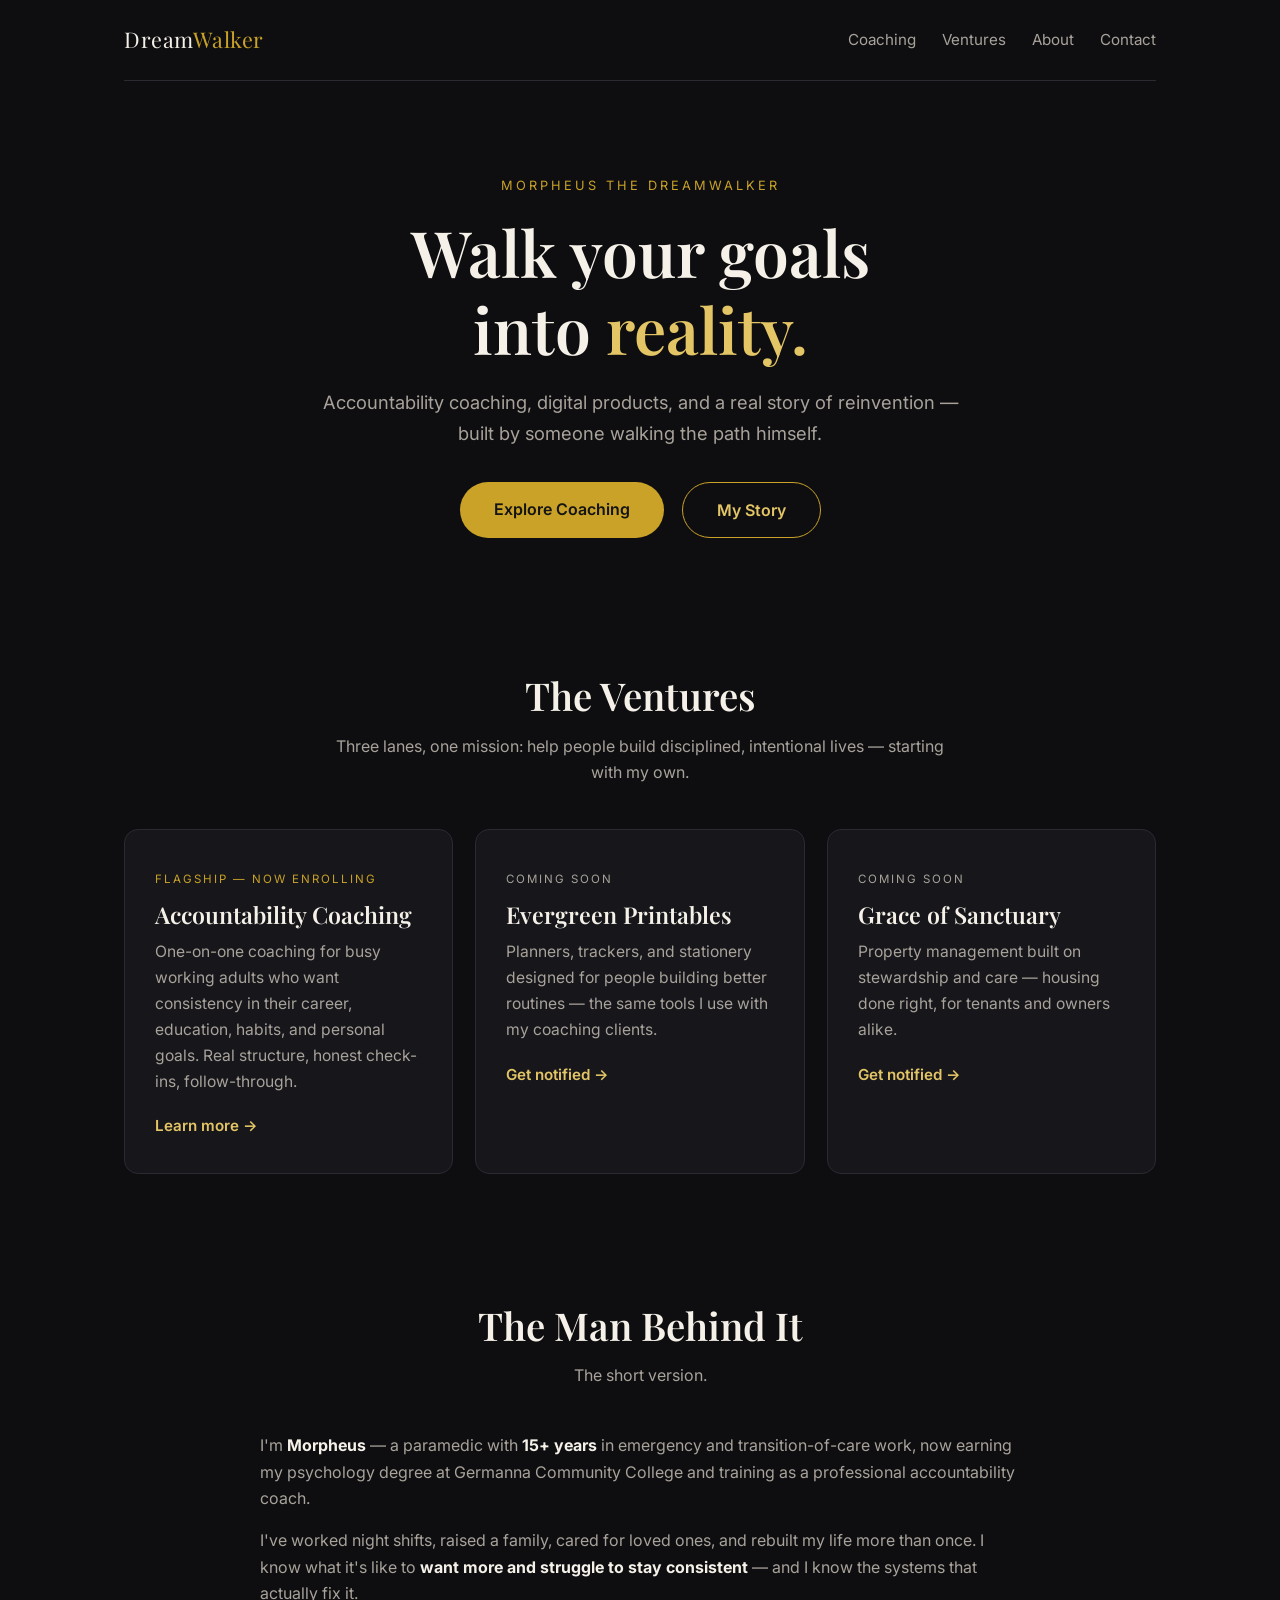
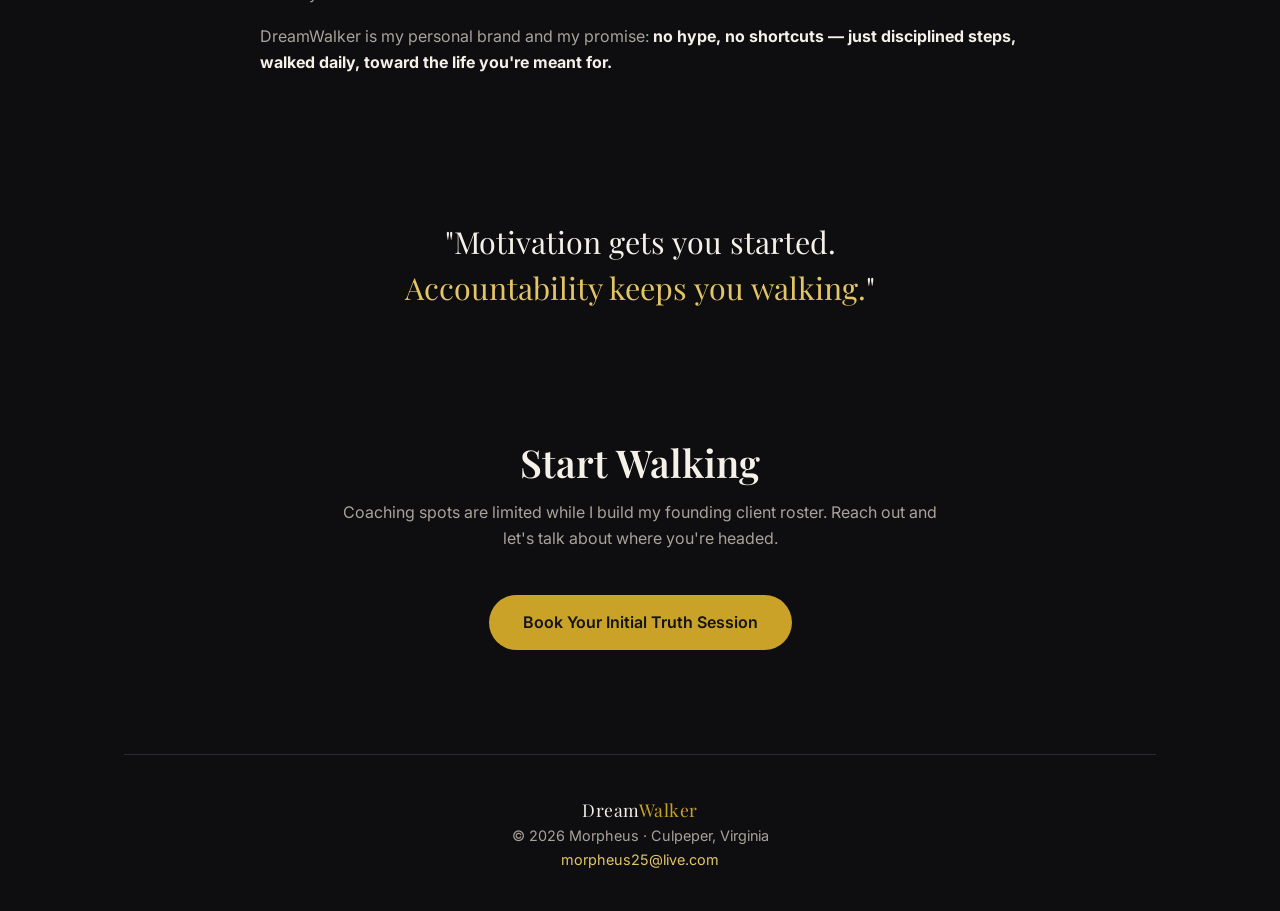
==== index.html @ 4de92512 "Add Make Your First Move quiz lead capture; Truth Session naming; correct coach-training FAQ" ====
<!DOCTYPE html>
<html lang="en">
<head>
  <meta charset="UTF-8">
  <meta name="viewport" content="width=device-width, initial-scale=1.0">
  <title>Morpheus the Dreamwalker — Walk Your Goals Into Reality</title>
  <meta name="description" content="The DreamWalker brand hub: accountability coaching, digital products, and a story of reinvention.">
  <link rel="preconnect" href="https://fonts.googleapis.com">
  <link href="https://fonts.googleapis.com/css2?family=Playfair+Display:wght@500;600;700&family=Inter:wght@400;500;600;700&display=swap" rel="stylesheet">
  <link rel="stylesheet" href="styles.css">
</head>
<body>
  <div class="wrap">
    <nav>
      <a class="brand" href="index.html">Dream<span>Walker</span></a>
      <div class="nav-links">
        <a href="coaching.html">Coaching</a>
        <a href="#ventures">Ventures</a>
        <a href="#about">About</a>
        <a href="#contact">Contact</a>
      </div>
    </nav>

    <header class="hero">
      <span class="eyebrow">Morpheus the Dreamwalker</span>
      <h1>Walk your goals<br>into <em>reality.</em></h1>
      <p class="lead">Accountability coaching, digital products, and a real story of reinvention — built by someone walking the path himself.</p>
      <div class="cta-row">
        <a class="btn" href="coaching.html">Explore Coaching</a>
        <a class="btn ghost" href="#about">My Story</a>
      </div>
    </header>

    <section id="ventures">
      <h2>The Ventures</h2>
      <p class="sub">Three lanes, one mission: help people build disciplined, intentional lives — starting with my own.</p>
      <div class="cards">
        <div class="card">
          <span class="tag">Flagship — Now Enrolling</span>
          <h3>Accountability Coaching</h3>
          <p>One-on-one coaching for busy working adults who want consistency in their career, education, habits, and personal goals. Real structure, honest check-ins, follow-through.</p>
          <a class="more" href="coaching.html">Learn more →</a>
        </div>
        <div class="card">
          <span class="tag soon">Coming Soon</span>
          <h3>Evergreen Printables</h3>
          <p>Planners, trackers, and stationery designed for people building better routines — the same tools I use with my coaching clients.</p>
          <a class="more" href="#contact">Get notified →</a>
        </div>
        <div class="card">
          <span class="tag soon">Coming Soon</span>
          <h3>Grace of Sanctuary</h3>
          <p>Property management built on stewardship and care — housing done right, for tenants and owners alike.</p>
          <a class="more" href="#contact">Get notified →</a>
        </div>
      </div>
    </section>

    <section id="about">
      <h2>The Man Behind It</h2>
      <p class="sub">The short version.</p>
      <div class="about">
        <div>
          <p>I'm <strong>Morpheus</strong> — a paramedic with <strong>15+ years</strong> in emergency and transition-of-care work, now earning my psychology degree at Germanna Community College and training as a professional accountability coach.</p>
          <p>I've worked night shifts, raised a family, cared for loved ones, and rebuilt my life more than once. I know what it's like to <strong>want more and struggle to stay consistent</strong> — and I know the systems that actually fix it.</p>
          <p>DreamWalker is my personal brand and my promise: <strong>no hype, no shortcuts — just disciplined steps, walked daily, toward the life you're meant for.</strong></p>
        </div>
      </div>
    </section>

    <section>
      <div class="manifesto">
        <blockquote>"Motivation gets you started.<br><em>Accountability keeps you walking.</em>"</blockquote>
      </div>
    </section>

    <section id="contact" style="text-align:center;">
      <h2>Start Walking</h2>
      <p class="sub">Coaching spots are limited while I build my founding client roster. Reach out and let's talk about where you're headed.</p>
      <a class="btn" href="mailto:morpheus25@live.com?subject=Initial%20Truth%20Session%20—%20DreamWalker">Book Your Initial Truth Session</a>
    </section>

    <footer>
      <div class="brand">Dream<span>Walker</span></div>
      <p>© 2026 Morpheus · Culpeper, Virginia<br>
      <a href="mailto:morpheus25@live.com">morpheus25@live.com</a></p>
    </footer>
  </div>
</body>
</html>
---- styles.css ----
/* DreamWalker — shared styles */
:root {
  --bg: #0e0e11;
  --surface: #16161b;
  --surface-2: #1d1d24;
  --gold: #c9a227;
  --gold-soft: #e3c565;
  --text: #f5f1e8;
  --muted: #a8a29a;
  --line: #2a2a32;
  --radius: 14px;
}

* { margin: 0; padding: 0; box-sizing: border-box; }

body {
  background: var(--bg);
  color: var(--text);
  font-family: "Inter", system-ui, -apple-system, "Segoe UI", sans-serif;
  line-height: 1.65;
  -webkit-font-smoothing: antialiased;
}

h1, h2, h3, .serif {
  font-family: "Playfair Display", Georgia, serif;
  line-height: 1.2;
  font-weight: 600;
}

a { color: var(--gold-soft); text-decoration: none; }
a:hover { text-decoration: underline; }

.wrap { max-width: 1080px; margin: 0 auto; padding: 0 24px; }

/* Nav */
nav {
  display: flex; justify-content: space-between; align-items: center;
  padding: 22px 0; border-bottom: 1px solid var(--line);
}
.brand { font-family: "Playfair Display", Georgia, serif; font-size: 1.35rem; color: var(--text); letter-spacing: 0.5px; }
.brand span { color: var(--gold); }
.nav-links { display: flex; gap: 26px; font-size: 0.95rem; }
.nav-links a { color: var(--muted); }
.nav-links a:hover { color: var(--gold-soft); text-decoration: none; }

/* Hero */
.hero { padding: 90px 0 70px; text-align: center; }
.eyebrow {
  display: inline-block; font-size: 0.8rem; letter-spacing: 3px; text-transform: uppercase;
  color: var(--gold); margin-bottom: 18px;
}
.hero h1 { font-size: clamp(2.4rem, 6vw, 4rem); margin-bottom: 20px; }
.hero h1 em { color: var(--gold-soft); font-style: normal; }
.hero p.lead { font-size: 1.15rem; color: var(--muted); max-width: 640px; margin: 0 auto 34px; }

.btn {
  display: inline-block; padding: 14px 34px; border-radius: 999px;
  background: var(--gold); color: #141414; font-weight: 600; font-size: 1rem;
  border: none; cursor: pointer; transition: transform 0.15s ease, background 0.15s ease;
}
.btn:hover { background: var(--gold-soft); text-decoration: none; transform: translateY(-2px); }
.btn.ghost { background: transparent; color: var(--gold-soft); border: 1px solid var(--gold); margin-left: 12px; }
.btn.ghost:hover { background: rgba(201,162,39,0.12); }

.cta-row { display: flex; gap: 6px; justify-content: center; flex-wrap: wrap; }

/* Sections */
section { padding: 64px 0; }
section h2 { font-size: clamp(1.7rem, 4vw, 2.4rem); margin-bottom: 14px; text-align: center; }
section .sub { color: var(--muted); text-align: center; max-width: 620px; margin: 0 auto 44px; }

/* Cards */
.cards { display: grid; grid-template-columns: repeat(auto-fit, minmax(280px, 1fr)); gap: 22px; }
.card {
  background: var(--surface); border: 1px solid var(--line); border-radius: var(--radius);
  padding: 34px 30px; transition: transform 0.15s ease, border-color 0.15s ease;
}
.card:hover { transform: translateY(-4px); border-color: var(--gold); }
.card .tag {
  display: inline-block; font-size: 0.72rem; letter-spacing: 2px; text-transform: uppercase;
  color: var(--gold); margin-bottom: 12px;
}
.card .tag.soon { color: var(--muted); }
.card h3 { font-size: 1.45rem; margin-bottom: 10px; }
.card p { color: var(--muted); font-size: 0.98rem; margin-bottom: 18px; }
.card a.more { font-weight: 600; font-size: 0.95rem; }

/* Steps */
.steps { display: grid; grid-template-columns: repeat(auto-fit, minmax(240px, 1fr)); gap: 22px; counter-reset: step; }
.step { background: var(--surface); border: 1px solid var(--line); border-radius: var(--radius); padding: 30px 26px; }
.step .num {
  width: 44px; height: 44px; border-radius: 50%; background: var(--gold); color: #141414;
  display: flex; align-items: center; justify-content: center; font-weight: 700; font-size: 1.2rem; margin-bottom: 16px;
}
.step h3 { font-size: 1.2rem; margin-bottom: 8px; }
.step p { color: var(--muted); font-size: 0.95rem; }

/* Pricing */
.pricing { display: grid; grid-template-columns: repeat(auto-fit, minmax(280px, 1fr)); gap: 22px; align-items: stretch; }
.price-card {
  background: var(--surface); border: 1px solid var(--line); border-radius: var(--radius);
  padding: 36px 30px; display: flex; flex-direction: column; position: relative;
}
.price-card.featured { border: 2px solid var(--gold); background: var(--surface-2); }
.price-card .flag {
  position: absolute; top: -14px; left: 50%; transform: translateX(-50%);
  background: var(--gold); color: #141414; font-size: 0.75rem; font-weight: 700;
  letter-spacing: 1.5px; text-transform: uppercase; padding: 5px 16px; border-radius: 999px;
}
.price-card h3 { font-size: 1.3rem; margin-bottom: 6px; }
.price-card .price { font-size: 2.2rem; font-family: "Playfair Display", Georgia, serif; color: var(--gold-soft); margin: 10px 0 4px; }
.price-card .per { color: var(--muted); font-size: 0.9rem; margin-bottom: 18px; }
.price-card ul { list-style: none; margin-bottom: 26px; flex-grow: 1; }
.price-card ul li { padding: 8px 0; border-bottom: 1px solid var(--line); color: var(--muted); font-size: 0.95rem; }
.price-card ul li:last-child { border-bottom: none; }
.price-card ul li::before { content: "✓ "; color: var(--gold); font-weight: 700; }

/* Note / callout */
.callout {
  background: var(--surface-2); border-left: 4px solid var(--gold);
  border-radius: 0 var(--radius) var(--radius) 0; padding: 26px 30px; margin: 40px 0;
}
.callout h3 { font-size: 1.15rem; margin-bottom: 8px; }
.callout p { color: var(--muted); font-size: 0.98rem; }

/* FAQ */
.faq { max-width: 720px; margin: 0 auto; }
.faq details { background: var(--surface); border: 1px solid var(--line); border-radius: 10px; padding: 18px 22px; margin-bottom: 12px; }
.faq summary { cursor: pointer; font-weight: 600; font-size: 1.02rem; }
.faq summary::marker { color: var(--gold); }
.faq details p { color: var(--muted); margin-top: 10px; font-size: 0.96rem; }

/* About */
.about { display: grid; grid-template-columns: 1fr; gap: 30px; max-width: 760px; margin: 0 auto; }
.about p { color: var(--muted); margin-bottom: 16px; }
.about strong { color: var(--text); }

/* Footer */
footer { border-top: 1px solid var(--line); padding: 40px 0; margin-top: 40px; text-align: center; color: var(--muted); font-size: 0.9rem; }
footer .brand { font-size: 1.1rem; }

/* Manifesto */
.manifesto { text-align: center; max-width: 720px; margin: 0 auto; }
.manifesto blockquote { font-family: "Playfair Display", Georgia, serif; font-size: clamp(1.3rem, 3.4vw, 1.9rem); line-height: 1.5; }
.manifesto blockquote em { color: var(--gold-soft); font-style: normal; }

@media (max-width: 640px) {
  .nav-links { gap: 16px; font-size: 0.88rem; }
  .hero { padding: 60px 0 50px; }
  .btn.ghost { margin-left: 0; margin-top: 10px; }
}

/* Story */
.story { display: grid; grid-template-columns: 280px 1fr; gap: 36px; align-items: start; max-width: 920px; margin: 0 auto; }
.story-photo { width: 100%; border-radius: var(--radius); border: 1px solid var(--line); display: block; }
.story-text p { color: var(--muted); margin-bottom: 16px; }
.story-text strong { color: var(--text); }
@media (max-width: 700px) {
  .story { grid-template-columns: 1fr; }
  .story-photo { max-width: 280px; margin: 0 auto; }
}

/* Make Your First Move quiz */
.quiz { max-width: 680px; margin: 0 auto; background: var(--surface); border: 1px solid var(--line); border-radius: var(--radius); padding: 36px 32px; }
.quiz .q { margin-bottom: 26px; text-align: left; }
.quiz label { display: block; font-family: "Playfair Display", Georgia, serif; font-size: 1.15rem; margin-bottom: 10px; }
.qnum { display: inline-flex; align-items: center; justify-content: center; width: 30px; height: 30px; border-radius: 50%; background: var(--gold); color: #0e0e11; font-family: "Inter", sans-serif; font-size: 0.9rem; font-weight: 700; margin-right: 10px; vertical-align: 2px; }
.quiz textarea, .quiz input[type="text"], .quiz input[type="email"] {
  width: 100%; background: var(--surface-2); border: 1px solid var(--line); border-radius: 10px;
  color: var(--text); font-family: "Inter", sans-serif; font-size: 1rem; padding: 14px 16px;
}
.quiz textarea { resize: vertical; min-height: 84px; }
.quiz textarea:focus, .quiz input:focus { outline: none; border-color: var(--gold); }
.quiz .gate { border-top: 1px solid var(--line); padding-top: 28px; margin-top: 8px; text-align: center; }
.quiz .gate h3 { font-size: 1.25rem; margin-bottom: 18px; }
.quiz .gate .row { display: grid; grid-template-columns: 1fr 1fr; gap: 14px; margin-bottom: 18px; }
.quiz .btn { width: 100%; font-size: 1.05rem; padding: 16px; }
.quiz .fine { color: var(--muted); font-size: 0.85rem; margin-top: 14px; }
.form-msg { text-align: center; margin-top: 18px; font-weight: 600; min-height: 1.5em; }
.form-msg.ok { color: var(--gold-soft); }
.form-msg.err { color: #e57373; }
@media (max-width: 600px) {
  .quiz { padding: 28px 20px; }
  .quiz .gate .row { grid-template-columns: 1fr; }
}
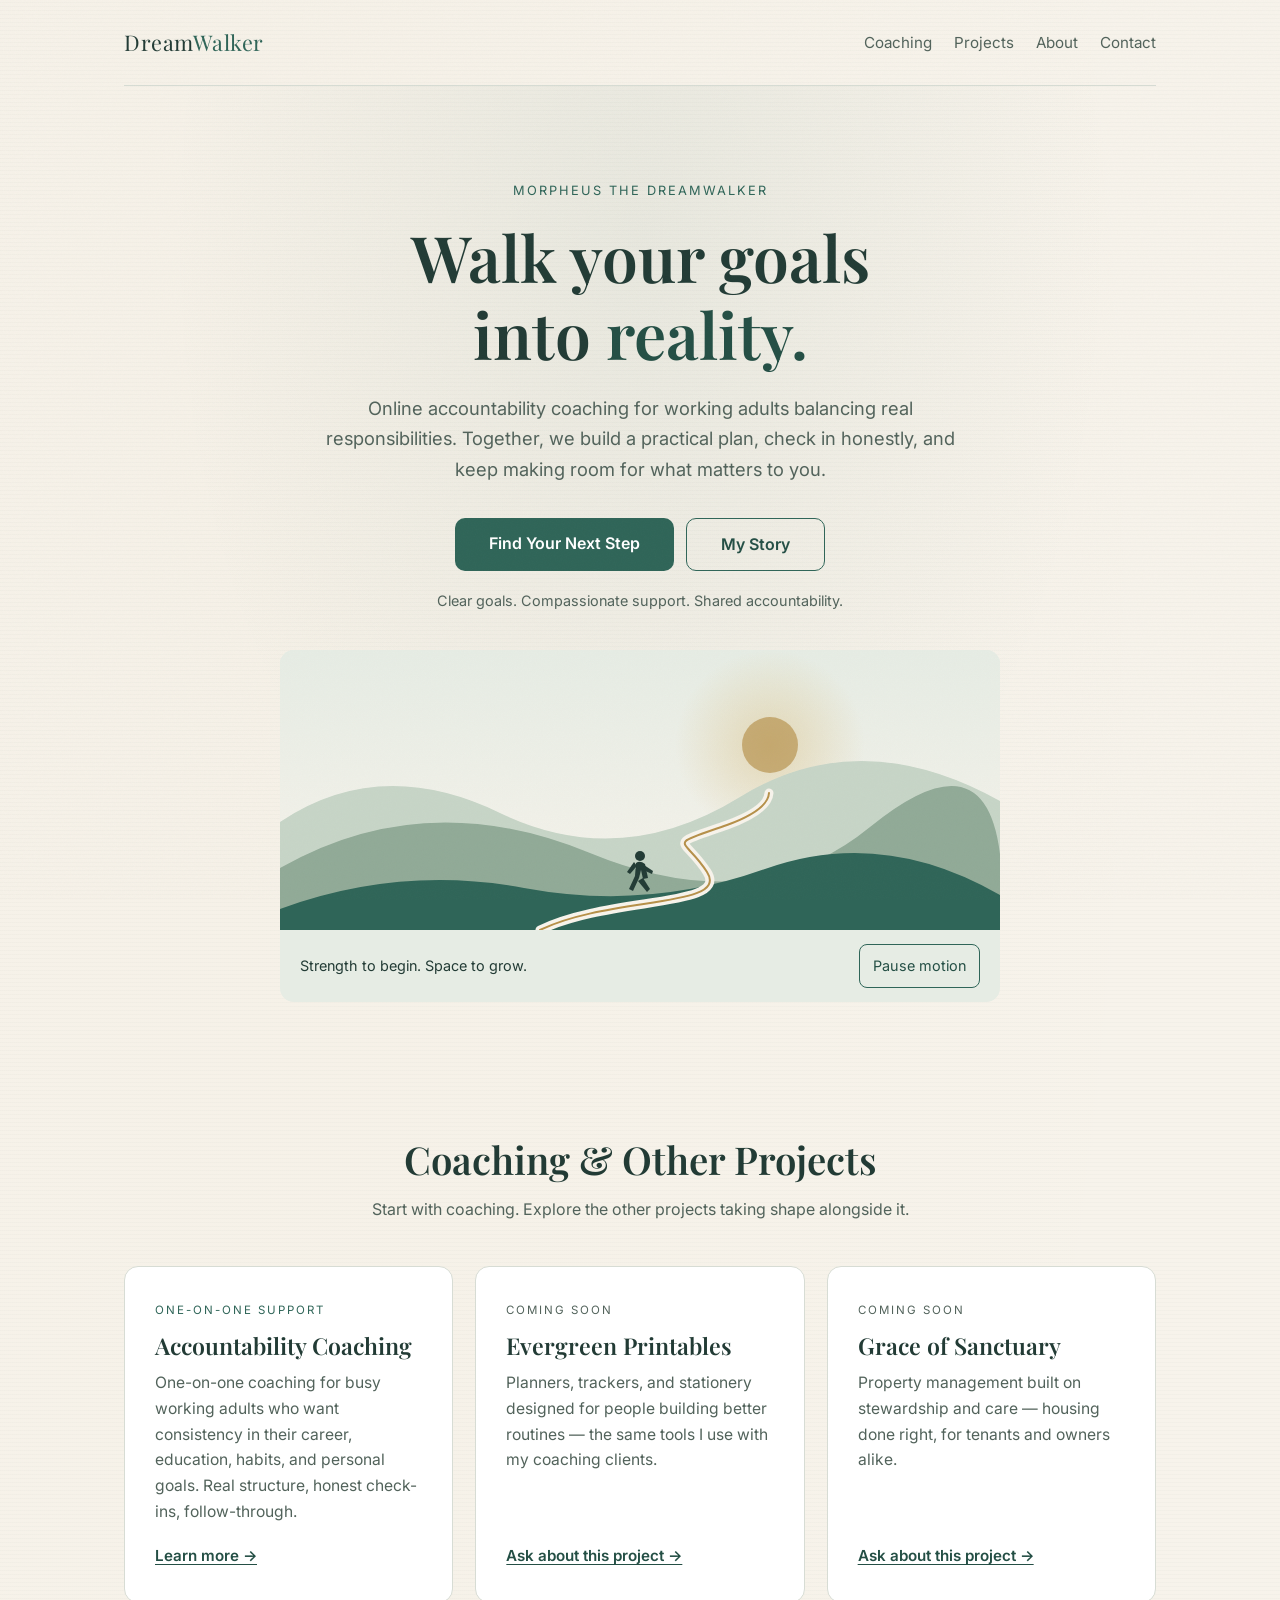
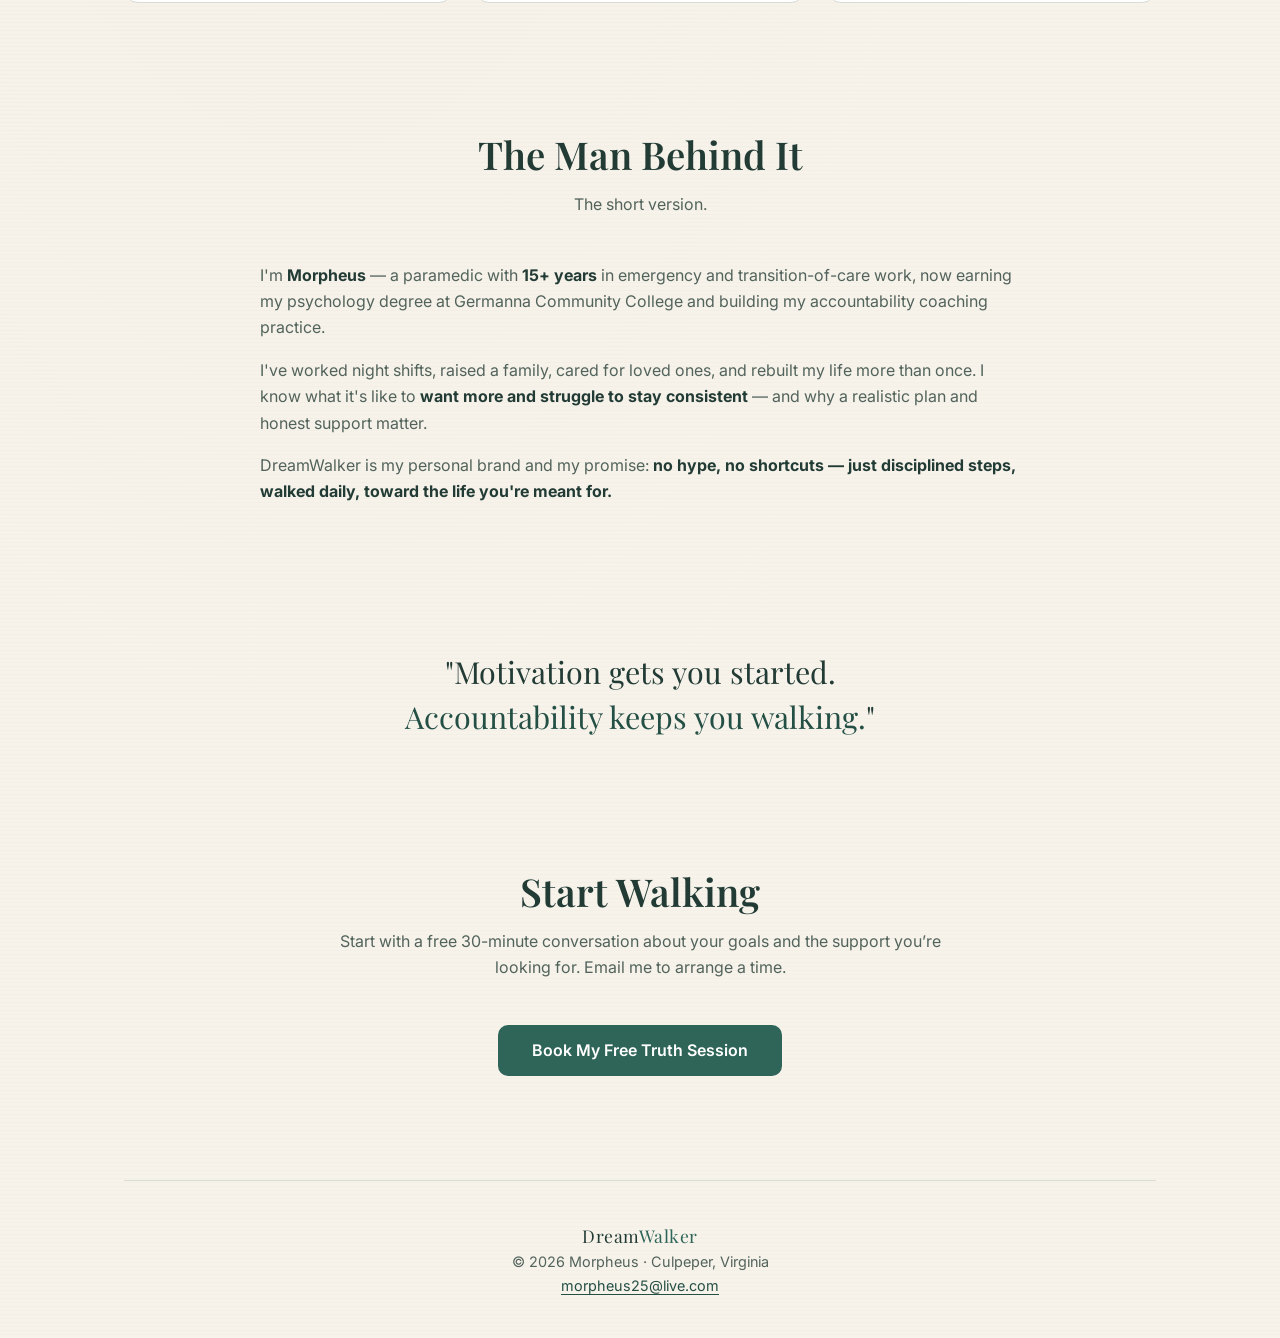
==== commit 4aacaa28: "Dream vision revision: path-aware quiz + optional email lead capture, grounding ritual, continuous-e" ====
--- a/index.html
+++ b/index.html
@@ -4,39 +4,63 @@
   <meta charset="UTF-8">
   <meta name="viewport" content="width=device-width, initial-scale=1.0">
   <title>Morpheus the Dreamwalker — Walk Your Goals Into Reality</title>
-  <meta name="description" content="The DreamWalker brand hub: accountability coaching, digital products, and a story of reinvention.">
+  <meta name="description" content="Online accountability coaching with Morpheus Milbourne. Practical goals, honest check-ins, and support for your next step.">
+  <meta name="theme-color" content="#F7F3EB">
+  <link rel="preconnect" href="https://fonts.gstatic.com" crossorigin>
   <link rel="preconnect" href="https://fonts.googleapis.com">
   <link href="https://fonts.googleapis.com/css2?family=Playfair+Display:wght@500;600;700&family=Inter:wght@400;500;600;700&display=swap" rel="stylesheet">
   <link rel="stylesheet" href="styles.css">
 </head>
 <body>
+  <a class="skip-link" href="#main">Skip to content</a>
   <div class="wrap">
-    <nav>
+    <nav aria-label="Main navigation">
       <a class="brand" href="index.html">Dream<span>Walker</span></a>
       <div class="nav-links">
         <a href="coaching.html">Coaching</a>
-        <a href="#ventures">Ventures</a>
+        <a href="#ventures">Projects</a>
         <a href="#about">About</a>
         <a href="#contact">Contact</a>
       </div>
     </nav>
 
+    <main id="main">
     <header class="hero">
       <span class="eyebrow">Morpheus the Dreamwalker</span>
       <h1>Walk your goals<br>into <em>reality.</em></h1>
-      <p class="lead">Accountability coaching, digital products, and a real story of reinvention — built by someone walking the path himself.</p>
+      <p class="lead">Online accountability coaching for working adults balancing real responsibilities. Together, we build a practical plan, check in honestly, and keep making room for what matters to you.</p>
       <div class="cta-row">
-        <a class="btn" href="coaching.html">Explore Coaching</a>
+        <a class="btn" href="coaching.html">Find Your Next Step</a>
         <a class="btn ghost" href="#about">My Story</a>
       </div>
+      <p class="hero-note">Clear goals. Compassionate support. Shared accountability.</p>
+
+      <figure class="journey-scene" data-motion="still" aria-label="An illustrated path through hills toward morning light">
+        <svg class="journey-art" viewBox="0 0 720 280" aria-hidden="true" focusable="false">
+          <defs>
+            <linearGradient id="journey-sky" x2="0" y2="1"><stop stop-color="#E6ECE4"/><stop offset="1" stop-color="#F7F3EB"/></linearGradient>
+            <radialGradient id="journey-light"><stop stop-color="#DCC58E" stop-opacity=".55"/><stop offset="1" stop-color="#DCC58E" stop-opacity="0"/></radialGradient>
+          </defs>
+          <rect width="720" height="280" fill="url(#journey-sky)"/>
+          <circle class="journey-glow" cx="490" cy="95" r="95" fill="url(#journey-light)"/>
+          <circle class="journey-sun" cx="490" cy="95" r="28" fill="#B69049" opacity=".65"/>
+          <path d="M0 172 Q100 105 220 163 T460 147 T720 151 V280 H0Z" fill="#C7D5C7"/>
+          <path d="M0 218 Q145 135 310 203 T590 177 T720 204 V280 H0Z" fill="#91AA97"/>
+          <path d="M0 259 Q120 215 244 238 T485 219 T720 245 V280 H0Z" fill="#2F6558"/>
+          <path class="journey-trail" d="M260 280 C330 246 450 258 427 222 S384 197 447 175 Q488 160 489 143" fill="none" stroke="#F7F3EB" stroke-width="9" stroke-linecap="round"/>
+          <path class="journey-progress" d="M260 280 C330 246 450 258 427 222 S384 197 447 175 Q488 160 489 143" fill="none" stroke="#B69049" stroke-width="2" stroke-linecap="round" pathLength="100"/>
+          <g fill="#223B35" transform="translate(360 228)"><circle cy="-22" r="5"/><path d="M-4-15 Q0-18 5-14 L8 0 3 1 1-8-1 0-7 13-11 11-5-2Z"/><path d="M3 0 10 11 7 14-2 3Z"/><path d="M-3-12-10-4-13-6-6-16Z"/><path d="M4-13 13-7 12-4 3-8Z"/></g>
+        </svg>
+        <figcaption class="journey-caption"><span>Strength to begin. Space to grow.</span><button type="button" class="motion-toggle" hidden aria-label="Pause landscape animation">Pause motion</button></figcaption>
+      </figure>
     </header>
 
     <section id="ventures">
-      <h2>The Ventures</h2>
-      <p class="sub">Three lanes, one mission: help people build disciplined, intentional lives — starting with my own.</p>
+      <h2>Coaching &amp; Other Projects</h2>
+      <p class="sub">Start with coaching. Explore the other projects taking shape alongside it.</p>
       <div class="cards">
         <div class="card">
-          <span class="tag">Flagship — Now Enrolling</span>
+          <span class="tag">One-on-one support</span>
           <h3>Accountability Coaching</h3>
           <p>One-on-one coaching for busy working adults who want consistency in their career, education, habits, and personal goals. Real structure, honest check-ins, follow-through.</p>
           <a class="more" href="coaching.html">Learn more →</a>
@@ -45,13 +69,13 @@
           <span class="tag soon">Coming Soon</span>
           <h3>Evergreen Printables</h3>
           <p>Planners, trackers, and stationery designed for people building better routines — the same tools I use with my coaching clients.</p>
-          <a class="more" href="#contact">Get notified →</a>
+          <a class="more" href="#contact">Ask about this project →</a>
         </div>
         <div class="card">
           <span class="tag soon">Coming Soon</span>
           <h3>Grace of Sanctuary</h3>
           <p>Property management built on stewardship and care — housing done right, for tenants and owners alike.</p>
-          <a class="more" href="#contact">Get notified →</a>
+          <a class="more" href="#contact">Ask about this project →</a>
         </div>
       </div>
     </section>
@@ -61,8 +85,8 @@
       <p class="sub">The short version.</p>
       <div class="about">
         <div>
-          <p>I'm <strong>Morpheus</strong> — a paramedic with <strong>15+ years</strong> in emergency and transition-of-care work, now earning my psychology degree at Germanna Community College and training as a professional accountability coach.</p>
-          <p>I've worked night shifts, raised a family, cared for loved ones, and rebuilt my life more than once. I know what it's like to <strong>want more and struggle to stay consistent</strong> — and I know the systems that actually fix it.</p>
+          <p>I'm <strong>Morpheus</strong> — a paramedic with <strong>15+ years</strong> in emergency and transition-of-care work, now earning my psychology degree at Germanna Community College and building my accountability coaching practice.</p>
+          <p>I've worked night shifts, raised a family, cared for loved ones, and rebuilt my life more than once. I know what it's like to <strong>want more and struggle to stay consistent</strong> — and why a realistic plan and honest support matter.</p>
           <p>DreamWalker is my personal brand and my promise: <strong>no hype, no shortcuts — just disciplined steps, walked daily, toward the life you're meant for.</strong></p>
         </div>
       </div>
@@ -76,15 +100,18 @@
 
     <section id="contact" style="text-align:center;">
       <h2>Start Walking</h2>
-      <p class="sub">Coaching spots are limited while I build my founding client roster. Reach out and let's talk about where you're headed.</p>
-      <a class="btn" href="mailto:morpheus25@live.com?subject=Initial%20Truth%20Session%20—%20DreamWalker">Book Your Initial Truth Session</a>
+      <p class="sub">Start with a free 30-minute conversation about your goals and the support you’re looking for. Email me to arrange a time.</p>
+      <a class="btn" href="mailto:morpheus25@live.com?subject=Initial%20Truth%20Session%20—%20DreamWalker">Book My Free Truth Session</a>
     </section>
 
+    </main>
     <footer>
       <div class="brand">Dream<span>Walker</span></div>
       <p>© 2026 Morpheus · Culpeper, Virginia<br>
       <a href="mailto:morpheus25@live.com">morpheus25@live.com</a></p>
     </footer>
   </div>
+  <script src="media.js" defer></script>
+  <script src="site.js" defer></script>
 </body>
 </html>
--- a/styles.css
+++ b/styles.css
@@ -1,13 +1,17 @@
-/* DreamWalker — shared styles */
+/* DreamWalker — cream, forest green, and decorative gold. */
 :root {
-  --bg: #0e0e11;
-  --surface: #16161b;
-  --surface-2: #1d1d24;
-  --gold: #c9a227;
-  --gold-soft: #e3c565;
-  --text: #f5f1e8;
-  --muted: #a8a29a;
-  --line: #2a2a32;
+  --bg: #F7F3EB;
+  --surface: #FFFFFF;
+  --surface-2: #E6ECE4;
+  --primary: #2F6558;
+  --primary-hover: #244F45;
+  --on-primary: #FFFFFF;
+  --gold: #B69049;
+  --text: #223B35;
+  --muted: #52635B;
+  --line: #D7DCD4;
+  --input-border: #78867E;
+  --error: #A12E2E;
   --radius: 14px;
 }
 
@@ -27,7 +31,7 @@
   font-weight: 600;
 }
 
-a { color: var(--gold-soft); text-decoration: none; }
+a { color: var(--primary-hover); text-decoration: none; }
 a:hover { text-decoration: underline; }
 
 .wrap { max-width: 1080px; margin: 0 auto; padding: 0 24px; }
@@ -38,29 +42,29 @@
   padding: 22px 0; border-bottom: 1px solid var(--line);
 }
 .brand { font-family: "Playfair Display", Georgia, serif; font-size: 1.35rem; color: var(--text); letter-spacing: 0.5px; }
-.brand span { color: var(--gold); }
+.brand span { color: var(--primary); }
 .nav-links { display: flex; gap: 26px; font-size: 0.95rem; }
 .nav-links a { color: var(--muted); }
-.nav-links a:hover { color: var(--gold-soft); text-decoration: none; }
+.nav-links a:hover { color: var(--primary-hover); text-decoration: none; }
 
 /* Hero */
 .hero { padding: 90px 0 70px; text-align: center; }
 .eyebrow {
   display: inline-block; font-size: 0.8rem; letter-spacing: 3px; text-transform: uppercase;
-  color: var(--gold); margin-bottom: 18px;
+  color: var(--primary); margin-bottom: 18px;
 }
 .hero h1 { font-size: clamp(2.4rem, 6vw, 4rem); margin-bottom: 20px; }
-.hero h1 em { color: var(--gold-soft); font-style: normal; }
+.hero h1 em { color: var(--primary-hover); font-style: normal; }
 .hero p.lead { font-size: 1.15rem; color: var(--muted); max-width: 640px; margin: 0 auto 34px; }
 
 .btn {
-  display: inline-block; padding: 14px 34px; border-radius: 999px;
-  background: var(--gold); color: #141414; font-weight: 600; font-size: 1rem;
+  display: inline-block; padding: 14px 34px; border-radius: 10px;
+  background: var(--primary); color: var(--on-primary); font-weight: 600; font-size: 1rem;
   border: none; cursor: pointer; transition: transform 0.15s ease, background 0.15s ease;
 }
-.btn:hover { background: var(--gold-soft); text-decoration: none; transform: translateY(-2px); }
-.btn.ghost { background: transparent; color: var(--gold-soft); border: 1px solid var(--gold); margin-left: 12px; }
-.btn.ghost:hover { background: rgba(201,162,39,0.12); }
+.btn:hover { background: var(--primary-hover); text-decoration: none; transform: translateY(-2px); }
+.btn.ghost { background: transparent; color: var(--primary-hover); border: 1px solid var(--primary); margin-left: 12px; }
+.btn.ghost:hover { background: rgba(47,101,88,0.08); }
 
 .cta-row { display: flex; gap: 6px; justify-content: center; flex-wrap: wrap; }
 
@@ -75,10 +79,10 @@
   background: var(--surface); border: 1px solid var(--line); border-radius: var(--radius);
   padding: 34px 30px; transition: transform 0.15s ease, border-color 0.15s ease;
 }
-.card:hover { transform: translateY(-4px); border-color: var(--gold); }
+.card:hover { transform: translateY(-4px); border-color: var(--primary); }
 .card .tag {
   display: inline-block; font-size: 0.72rem; letter-spacing: 2px; text-transform: uppercase;
-  color: var(--gold); margin-bottom: 12px;
+  color: var(--primary); margin-bottom: 12px;
 }
 .card .tag.soon { color: var(--muted); }
 .card h3 { font-size: 1.45rem; margin-bottom: 10px; }
@@ -89,7 +93,7 @@
 .steps { display: grid; grid-template-columns: repeat(auto-fit, minmax(240px, 1fr)); gap: 22px; counter-reset: step; }
 .step { background: var(--surface); border: 1px solid var(--line); border-radius: var(--radius); padding: 30px 26px; }
 .step .num {
-  width: 44px; height: 44px; border-radius: 50%; background: var(--gold); color: #141414;
+  width: 44px; height: 44px; border-radius: 50%; background: var(--primary); color: var(--on-primary);
   display: flex; align-items: center; justify-content: center; font-weight: 700; font-size: 1.2rem; margin-bottom: 16px;
 }
 .step h3 { font-size: 1.2rem; margin-bottom: 8px; }
@@ -101,19 +105,19 @@
   background: var(--surface); border: 1px solid var(--line); border-radius: var(--radius);
   padding: 36px 30px; display: flex; flex-direction: column; position: relative;
 }
-.price-card.featured { border: 2px solid var(--gold); background: var(--surface-2); }
+.price-card.featured { border: 2px solid var(--primary); background: var(--surface-2); }
 .price-card .flag {
   position: absolute; top: -14px; left: 50%; transform: translateX(-50%);
-  background: var(--gold); color: #141414; font-size: 0.75rem; font-weight: 700;
+  background: var(--primary); color: var(--on-primary); font-size: 0.75rem; font-weight: 700;
   letter-spacing: 1.5px; text-transform: uppercase; padding: 5px 16px; border-radius: 999px;
 }
 .price-card h3 { font-size: 1.3rem; margin-bottom: 6px; }
-.price-card .price { font-size: 2.2rem; font-family: "Playfair Display", Georgia, serif; color: var(--gold-soft); margin: 10px 0 4px; }
+.price-card .price { font-size: 2.2rem; font-family: "Playfair Display", Georgia, serif; color: var(--primary-hover); margin: 10px 0 4px; }
 .price-card .per { color: var(--muted); font-size: 0.9rem; margin-bottom: 18px; }
 .price-card ul { list-style: none; margin-bottom: 26px; flex-grow: 1; }
 .price-card ul li { padding: 8px 0; border-bottom: 1px solid var(--line); color: var(--muted); font-size: 0.95rem; }
 .price-card ul li:last-child { border-bottom: none; }
-.price-card ul li::before { content: "✓ "; color: var(--gold); font-weight: 700; }
+.price-card ul li::before { content: "✓ "; color: var(--primary); font-weight: 700; }
 
 /* Note / callout */
 .callout {
@@ -127,7 +131,7 @@
 .faq { max-width: 720px; margin: 0 auto; }
 .faq details { background: var(--surface); border: 1px solid var(--line); border-radius: 10px; padding: 18px 22px; margin-bottom: 12px; }
 .faq summary { cursor: pointer; font-weight: 600; font-size: 1.02rem; }
-.faq summary::marker { color: var(--gold); }
+.faq summary::marker { color: var(--primary); }
 .faq details p { color: var(--muted); margin-top: 10px; font-size: 0.96rem; }
 
 /* About */
@@ -142,7 +146,7 @@
 /* Manifesto */
 .manifesto { text-align: center; max-width: 720px; margin: 0 auto; }
 .manifesto blockquote { font-family: "Playfair Display", Georgia, serif; font-size: clamp(1.3rem, 3.4vw, 1.9rem); line-height: 1.5; }
-.manifesto blockquote em { color: var(--gold-soft); font-style: normal; }
+.manifesto blockquote em { color: var(--primary-hover); font-style: normal; }
 
 @media (max-width: 640px) {
   .nav-links { gap: 16px; font-size: 0.88rem; }
@@ -164,22 +168,215 @@
 .quiz { max-width: 680px; margin: 0 auto; background: var(--surface); border: 1px solid var(--line); border-radius: var(--radius); padding: 36px 32px; }
 .quiz .q { margin-bottom: 26px; text-align: left; }
 .quiz label { display: block; font-family: "Playfair Display", Georgia, serif; font-size: 1.15rem; margin-bottom: 10px; }
-.qnum { display: inline-flex; align-items: center; justify-content: center; width: 30px; height: 30px; border-radius: 50%; background: var(--gold); color: #0e0e11; font-family: "Inter", sans-serif; font-size: 0.9rem; font-weight: 700; margin-right: 10px; vertical-align: 2px; }
+.qnum { display: inline-flex; align-items: center; justify-content: center; width: 30px; height: 30px; border-radius: 50%; background: var(--primary); color: var(--on-primary); font-family: "Inter", sans-serif; font-size: 0.9rem; font-weight: 700; margin-right: 10px; vertical-align: 2px; }
 .quiz textarea, .quiz input[type="text"], .quiz input[type="email"] {
   width: 100%; background: var(--surface-2); border: 1px solid var(--line); border-radius: 10px;
   color: var(--text); font-family: "Inter", sans-serif; font-size: 1rem; padding: 14px 16px;
 }
 .quiz textarea { resize: vertical; min-height: 84px; }
-.quiz textarea:focus, .quiz input:focus { outline: none; border-color: var(--gold); }
+.quiz textarea:focus, .quiz input:focus { outline: none; border-color: var(--primary); }
 .quiz .gate { border-top: 1px solid var(--line); padding-top: 28px; margin-top: 8px; text-align: center; }
 .quiz .gate h3 { font-size: 1.25rem; margin-bottom: 18px; }
 .quiz .gate .row { display: grid; grid-template-columns: 1fr 1fr; gap: 14px; margin-bottom: 18px; }
 .quiz .btn { width: 100%; font-size: 1.05rem; padding: 16px; }
 .quiz .fine { color: var(--muted); font-size: 0.85rem; margin-top: 14px; }
 .form-msg { text-align: center; margin-top: 18px; font-weight: 600; min-height: 1.5em; }
-.form-msg.ok { color: var(--gold-soft); }
-.form-msg.err { color: #e57373; }
+.form-msg.ok { color: var(--primary-hover); }
+.form-msg.err { color: var(--error); }
 @media (max-width: 600px) {
   .quiz { padding: 28px 20px; }
   .quiz .gate .row { grid-template-columns: 1fr; }
 }
+
+/* Choose Your Path */
+.card .tagline { font-family: "Playfair Display", Georgia, serif; font-size: 1.05rem; color: var(--primary-hover); margin-bottom: 10px; }
+.card .boundary { font-size: 0.82rem; color: var(--muted); font-style: italic; margin: 14px 0 18px; }
+.card .path-btn { margin: 0; }
+#path-quiz { margin-top: 40px; }
+#path-quiz[hidden] { display: none; }
+#pq-questions .q { margin-bottom: 20px; }
+#pq-deadline { max-width: 260px; }
+.plan-line { text-align: center; font-size: 1.2rem; font-family: "Playfair Display", Georgia, serif; margin: 22px 0 8px; }
+#pq-plan .row { display: grid; grid-template-columns: 1fr 1fr; gap: 14px; margin: 16px 0; }
+#pq-plan .row input { width: 100%; background: var(--surface-2); border: 1px solid var(--line); border-radius: 10px; color: var(--text); font-family: "Inter", sans-serif; font-size: 1rem; padding: 14px 16px; }
+#pq-plan .row input:focus { outline: none; border-color: var(--primary); }
+#pq-crisis { text-align: center; margin: 6px 0 16px; }
+@media (max-width: 600px) { #pq-plan .row { grid-template-columns: 1fr; } }
+
+/* First-move quiz plan + optional email */
+#quiz-plan[hidden] { display: none; }
+#quiz-plan .row { display: grid; grid-template-columns: 1fr 1fr; gap: 14px; margin: 16px 0; }
+#quiz-plan .row input { width: 100%; background: var(--surface-2); border: 1px solid var(--line); border-radius: 10px; color: var(--text); font-family: "Inter", sans-serif; font-size: 1rem; padding: 14px 16px; }
+#quiz-plan .row input:focus { outline: none; border-color: var(--primary); }
+@media (max-width: 600px) { #quiz-plan .row { grid-template-columns: 1fr; } }
+
+/* Value ladder additions */
+.offer-tag { color: var(--muted); font-size: 0.95rem; margin: 0 0 16px; }
+#why-ninety { max-width: 720px; margin: 0 auto; text-align: center; }
+#why-ninety p { color: var(--muted); margin-bottom: 16px; }
+.rhythm-grid { display: grid; grid-template-columns: repeat(3, 1fr); gap: 20px; margin-top: 32px; }
+.rhythm-card { background: var(--surface); border: 1px solid var(--line); border-radius: var(--radius); padding: 28px; }
+.rhythm-card h3 { font-family: "Playfair Display", Georgia, serif; color: var(--primary); margin: 0 0 12px; font-size: 1.25rem; }
+.rhythm-card p { color: var(--muted); margin: 0; font-size: 0.98rem; }
+@media (max-width: 860px) { .rhythm-grid { grid-template-columns: 1fr; } }
+
+/* Accessible polish, responsive navigation, and shared form controls. */
+html { scroll-behavior: smooth; scroll-padding-top: 24px; color-scheme: light; }
+[hidden] { display: none !important; }
+:focus-visible { outline: 3px solid var(--primary-hover); outline-offset: 5px; }
+.skip-link { position: absolute; top: 12px; left: 12px; transform: translateY(-180%); background: var(--primary-hover); color: var(--bg); padding: 12px 20px; z-index: 10; border-radius: 8px; }
+.skip-link:focus { transform: translateY(0); }
+nav { gap: 24px; flex-wrap: wrap; }
+.nav-links { flex-wrap: wrap; gap: 8px 22px; }
+.nav-links a { display: inline-block; padding: 8px 0; }
+.hero { position: relative; background: radial-gradient(ellipse at 50% 15%, rgba(47,101,88,.07), transparent 65%); }
+.hero-note, .fine { color: var(--muted); font-size: .9rem; line-height: 1.7; margin-top: 18px; }
+.hero .eyebrow { max-width: 100%; letter-spacing: 2px; }
+.text-link { display: inline-block; margin-top: 16px; font-weight: 600; }
+.card { display: flex; flex-direction: column; min-width: 0; }
+.card .more, .card .path-btn { margin-top: auto; align-self: flex-start; }
+.btn { text-align: center; line-height: 1.45; font-family: inherit; max-width: 100%; overflow-wrap: anywhere; }
+.btn.ghost { margin-left: 0; }
+.cta-row { gap: 12px; }
+.cards, .pricing { grid-template-columns: repeat(3, minmax(0, 1fr)); }
+.steps { grid-template-columns: repeat(auto-fit, minmax(min(220px, 100%), 1fr)); }
+.quiz textarea, .quiz input[type="date"] { width: 100%; background: var(--surface-2); border: 1px solid var(--input-border); border-radius: 10px; color: var(--text); font: inherit; padding: 14px 16px; }
+.quiz input[type="date"] { max-width: 260px; }
+.quiz textarea::placeholder { color: var(--muted); opacity: 1; }
+.quiz textarea:focus, .quiz input:focus { outline: 2px solid var(--primary-hover); outline-offset: 2px; }
+.quiz .privacy-note { margin: 0 0 26px; }
+.quiz .selected-path { color: var(--primary-hover); margin-bottom: 22px; font-weight: 600; }
+.plan-actions { display: flex; gap: 12px; margin-top: 22px; flex-wrap: wrap; }
+.plan-actions .btn { flex: 1 1 200px; }
+.plan-line { overflow-wrap: anywhere; }
+#quiz-plan { border-top: 1px solid var(--line); margin-top: 28px; padding-top: 12px; border-radius: 6px; }
+.story-photo { height: auto; }
+@media (max-width: 900px) {
+  .cards, .pricing { grid-template-columns: 1fr; max-width: 680px; margin-inline: auto; }
+  .price-card .flag { white-space: nowrap; }
+  nav { justify-content: center; }
+  .nav-links { justify-content: center; }
+}
+@media (max-width: 480px) {
+  .wrap { padding-inline: 18px; }
+  .hero { padding: 54px 0 40px; }
+  .hero h1 { font-size: 2.35rem; }
+  section { padding-block: 42px; }
+  .hero .eyebrow { font-size: .7rem; }
+  .card, .price-card { padding: 28px 22px; }
+  .btn { padding: 14px 22px; }
+  .cta-row .btn { width: 100%; }
+  .btn.ghost { margin-top: 0; }
+}
+@media (prefers-reduced-motion: reduce) {
+  html { scroll-behavior: auto; }
+  *, *::before, *::after { transition: none !important; animation: none !important; }
+  .btn:hover, .card:hover { transform: none; }
+}
+
+/* Client welcome and orientation. */
+.coach-intro { display: grid; grid-template-columns: 120px 1fr; gap: 28px; align-items: center; max-width: 800px; margin: auto; }
+.coach-avatar { display: block; width: 120px; height: 120px; object-fit: cover; border-radius: 50%; border: 2px solid var(--gold); }
+.coach-intro h2 { text-align: left; font-size: clamp(1.55rem, 3.5vw, 2rem); }
+.coach-intro .eyebrow { margin-bottom: 10px; }
+.coach-intro p:not(.eyebrow) { color: var(--muted); margin-bottom: 12px; }
+.comfort-grid { display: grid; grid-template-columns: repeat(3, minmax(0, 1fr)); gap: 26px; margin-top: 38px; border-top: 1px solid var(--line); padding-top: 30px; }
+.comfort-grid h3 { font-size: 1.2rem; margin-bottom: 10px; }
+.comfort-grid p { color: var(--muted); font-size: .95rem; }
+.intro-list { max-width: 680px; margin: 0 auto; padding-left: 24px; color: var(--muted); }
+.intro-list li { padding: 0 0 18px 8px; }
+.intro-list strong, .sample-plan strong { color: var(--text); }
+.centered { text-align: center; }
+.sample-plan { max-width: 680px; margin: auto; background: var(--surface); border: 1px solid var(--line); border-left: 3px solid var(--gold); border-radius: var(--radius); padding: 28px; }
+.sample-plan p { margin-bottom: 14px; color: var(--muted); }
+.sample-plan p:last-child { margin-bottom: 0; }
+@media (max-width: 640px) {
+ .coach-intro { grid-template-columns: 1fr; }
+ .coach-avatar { width: 96px; height: 96px; }
+ .comfort-grid { grid-template-columns: 1fr; }
+}
+
+/* Light-theme detail and readable links. */
+main p a, footer p a, .text-link, .more, .coach-intro > div > a {
+  text-decoration: underline; text-underline-offset: 3px;
+}
+main p a.btn { text-decoration: none; }
+.btn.ghost:hover { color: var(--primary-hover); }
+.price-card.featured { border-color: var(--primary); }
+.price-card .flag { background: var(--primary); color: var(--on-primary); }
+.quiz textarea, .quiz input[type="date"] { background: var(--surface); }
+.quiz textarea:hover, .quiz input[type="date"]:hover { border-color: var(--primary); }
+.hero h1 { max-width: 900px; margin-inline: auto; }
+
+/* Quiet paper texture: local CSS only, no texture image or network request. */
+body {
+  background-image:
+    radial-gradient(ellipse at 25% 20%, rgba(182,144,73,.025), transparent 65%),
+    repeating-linear-gradient(0deg, transparent 0 3px, rgba(34,59,53,.018) 3px 4px);
+}
+.journey-scene { max-width: 720px; margin: 36px auto 0; text-align: left; border-radius: var(--radius); overflow: hidden; background: var(--surface-2); }
+.journey-art { width: 100%; height: auto; display: block; }
+.journey-caption { display: flex; justify-content: space-between; gap: 12px; align-items: center; flex-wrap: wrap; padding: 14px 20px; color: var(--text); font-size: .9rem; }
+.motion-toggle { background: transparent; color: var(--primary-hover); border: 1px solid var(--primary); border-radius: 8px; font: inherit; padding: 9px 13px; min-height: 44px; cursor: pointer; }
+.journey-sun { transform-box: fill-box; transform-origin: center; animation: morning-light 12s ease-in-out infinite; animation-play-state: paused; }
+.journey-glow { animation: gentle-light 12s ease-in-out infinite; animation-play-state: paused; }
+.journey-progress { stroke-dasharray: 100; stroke-dashoffset: 0; animation: steady-path 12s ease-in-out infinite; animation-play-state: paused; }
+.journey-scene[data-motion="running"] .journey-sun,
+.journey-scene[data-motion="running"] .journey-glow,
+.journey-scene[data-motion="running"] .journey-progress { animation-play-state: running; }
+@keyframes morning-light { 0%,100% { transform: translateY(0); } 50% { transform: translateY(-5px); } }
+@keyframes gentle-light { 0%,100% { opacity: .65; } 50% { opacity: 1; } }
+@keyframes steady-path { 0%,100% { stroke-dashoffset: 0; } 50% { stroke-dashoffset: 20; } }
+.welcome-video { display: block; width: 100%; max-width: 760px; max-height: 480px; margin: auto; background: var(--text); border-radius: var(--radius); object-fit: contain; }
+.video-transcript { max-width: 760px; margin: 18px auto 0; color: var(--text); }
+.video-transcript summary { cursor: pointer; text-decoration: underline; text-underline-offset: 3px; padding: 10px 0; }
+.video-transcript p { white-space: pre-line; color: var(--muted); padding-top: 12px; }
+@media (max-width: 480px) { .journey-caption { padding: 12px 15px; } }
+@media (prefers-reduced-motion: reduce) {
+  .journey-scene .journey-sun, .journey-scene .journey-glow, .journey-scene .journey-progress { animation: none !important; }
+}
+
+/* ---- Dreamlike grain + glow (CSS/SVG only, near-zero performance cost) ---- */
+body::after {
+  content: "";
+  position: fixed;
+  inset: 0;
+  z-index: 200;
+  pointer-events: none;
+  opacity: 0.045;
+  background-image: url("data:image/svg+xml,%3Csvg xmlns='http://www.w3.org/2000/svg' width='140' height='140'%3E%3Cfilter id='n'%3E%3CfeTurbulence type='fractalNoise' baseFrequency='0.85' numOctaves='2'/%3E%3C/filter%3E%3Crect width='140' height='140' filter='url(%23n)' opacity='0.55'/%3E%3C/svg%3E");
+}
+
+/* ---- Quiz progress bar ---- */
+.quiz-progress {
+  height: 6px;
+  background: var(--line);
+  border-radius: 99px;
+  overflow: hidden;
+  margin: 14px 0 6px;
+}
+.quiz-progress span {
+  display: block;
+  height: 100%;
+  width: 0;
+  background: var(--gold);
+  border-radius: 99px;
+  transition: width 0.35s ease;
+}
+
+/* ---- Quiz optional-email follow-up ---- */
+#quiz-followup[hidden] { display: none; }
+#quiz-followup { margin-top: 22px; padding-top: 18px; border-top: 1px dashed var(--line); }
+.followup-row { display: grid; grid-template-columns: 1fr 1fr; gap: 12px; margin: 14px 0; }
+@media (max-width: 600px) { .followup-row { grid-template-columns: 1fr; } }
+
+/* ---- Grounding ritual callout ---- */
+.ritual {
+  margin-top: 14px;
+  padding: 12px 16px;
+  border-left: 3px solid var(--gold);
+  background: rgba(182, 144, 73, 0.08);
+  border-radius: 0 10px 10px 0;
+  font-size: 0.95rem;
+}
+.ritual strong { display: block; margin-bottom: 4px; }
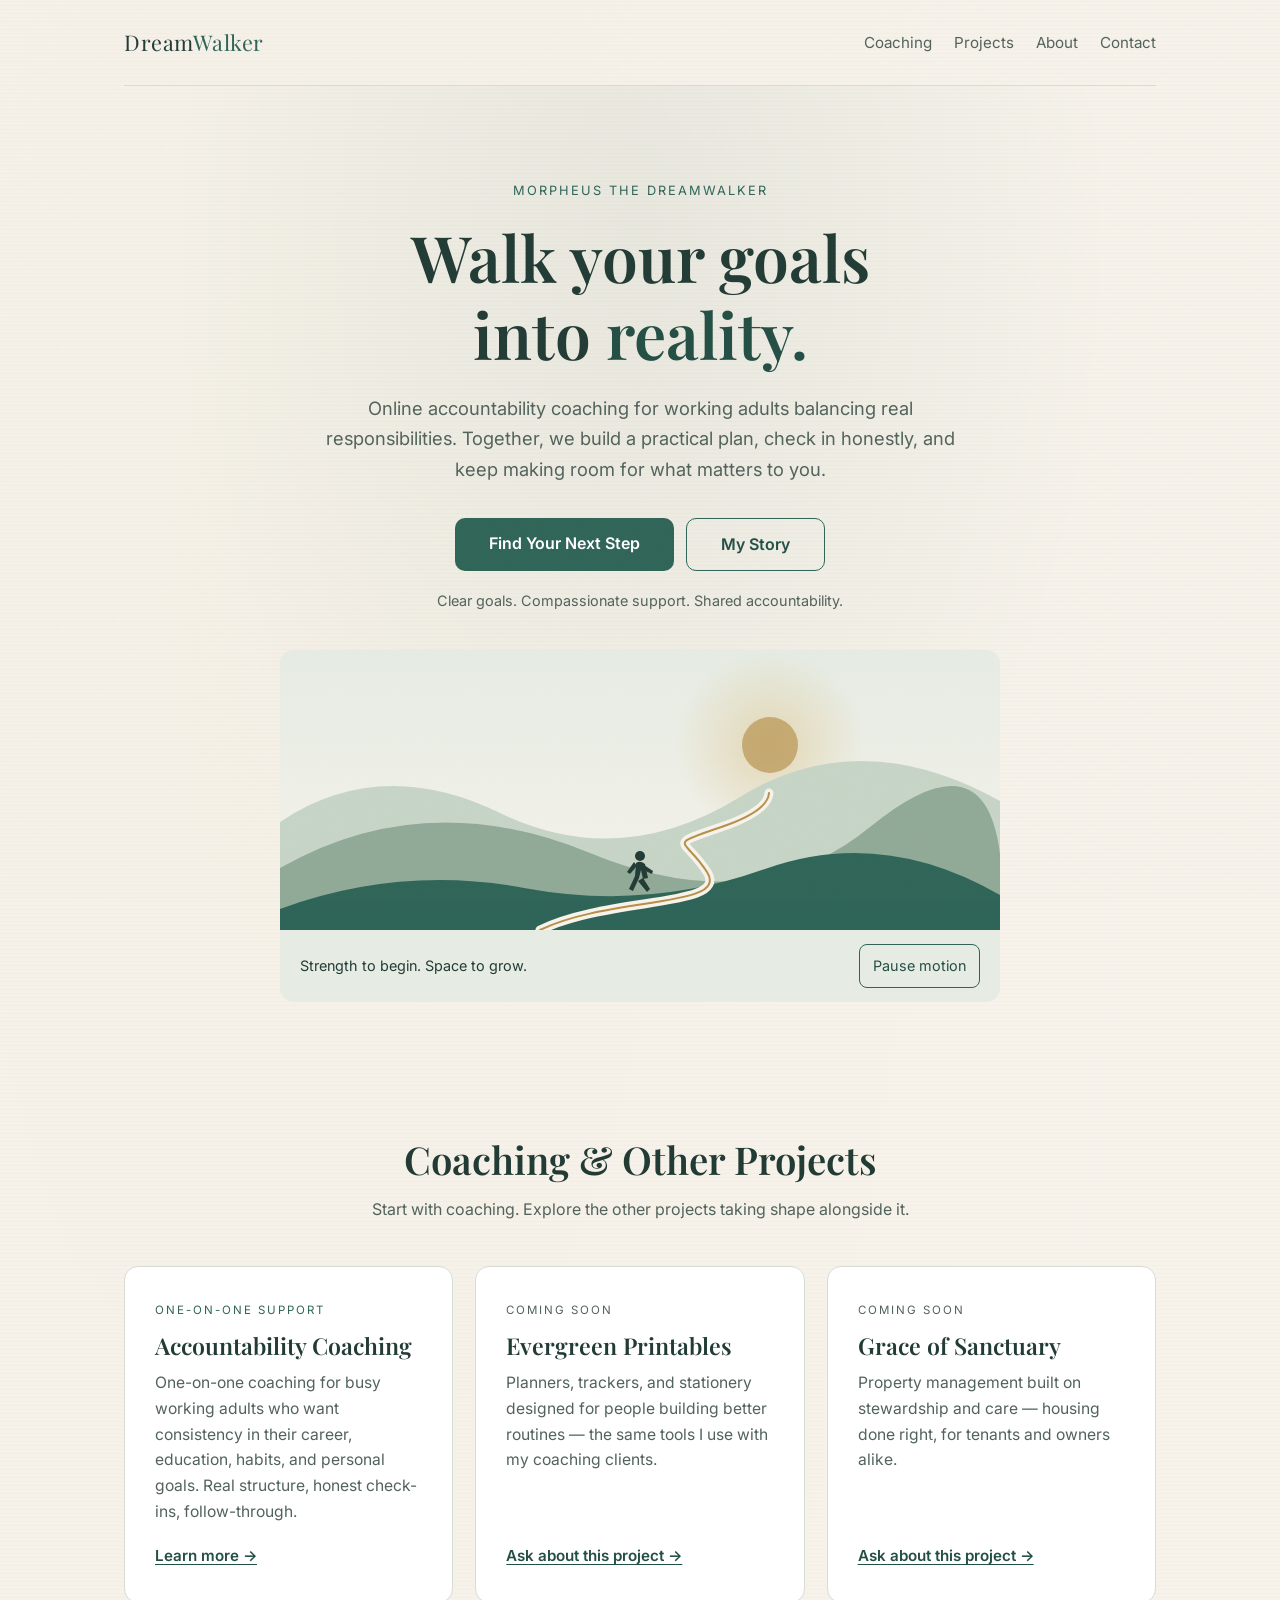
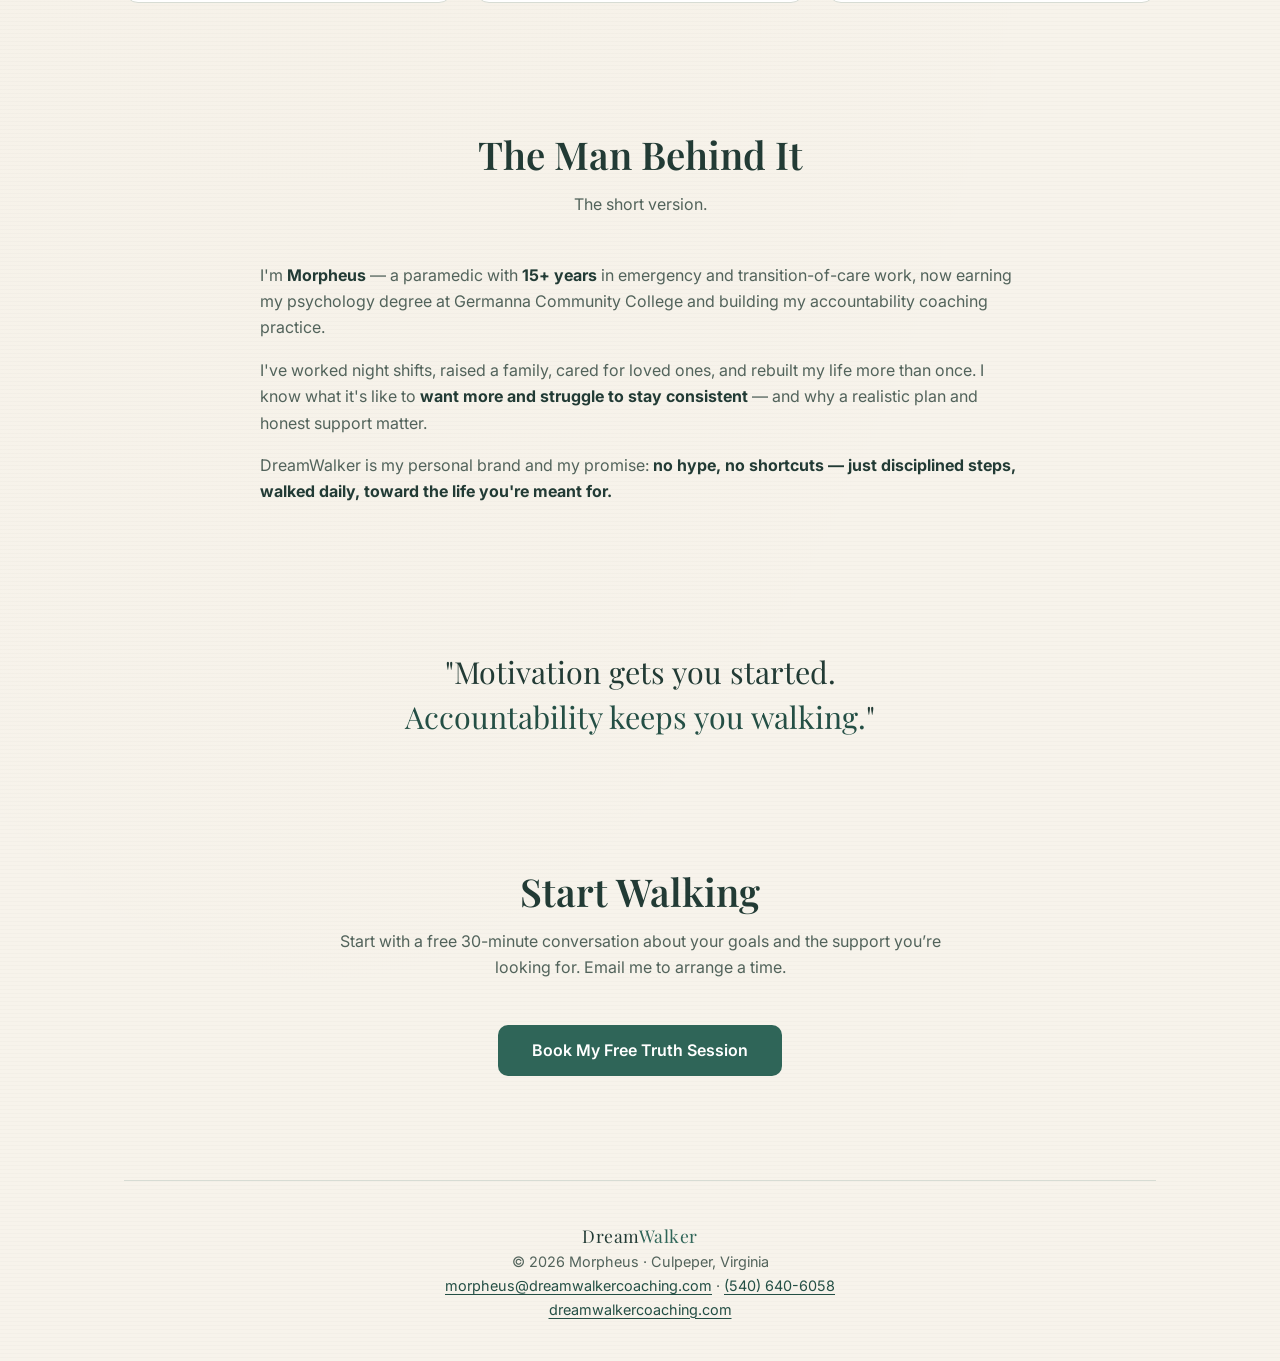
==== commit 0a75d30d: "Update contact info: business email morpheus@dreamwalkercoaching.com, phone (540) 640-6058, custom d" ====
--- a/index.html
+++ b/index.html
@@ -101,14 +101,15 @@
     <section id="contact" style="text-align:center;">
       <h2>Start Walking</h2>
       <p class="sub">Start with a free 30-minute conversation about your goals and the support you’re looking for. Email me to arrange a time.</p>
-      <a class="btn" href="mailto:morpheus25@live.com?subject=Initial%20Truth%20Session%20—%20DreamWalker">Book My Free Truth Session</a>
+      <a class="btn" href="mailto:morpheus@dreamwalkercoaching.com?subject=Initial%20Truth%20Session%20—%20DreamWalker">Book My Free Truth Session</a>
     </section>
 
     </main>
     <footer>
       <div class="brand">Dream<span>Walker</span></div>
       <p>© 2026 Morpheus · Culpeper, Virginia<br>
-      <a href="mailto:morpheus25@live.com">morpheus25@live.com</a></p>
+      <a href="mailto:morpheus@dreamwalkercoaching.com">morpheus@dreamwalkercoaching.com</a> · <a href="tel:+15406406058">(540) 640-6058</a><br>
+      <a href="https://dreamwalkercoaching.com/">dreamwalkercoaching.com</a></p>
     </footer>
   </div>
   <script src="media.js" defer></script>
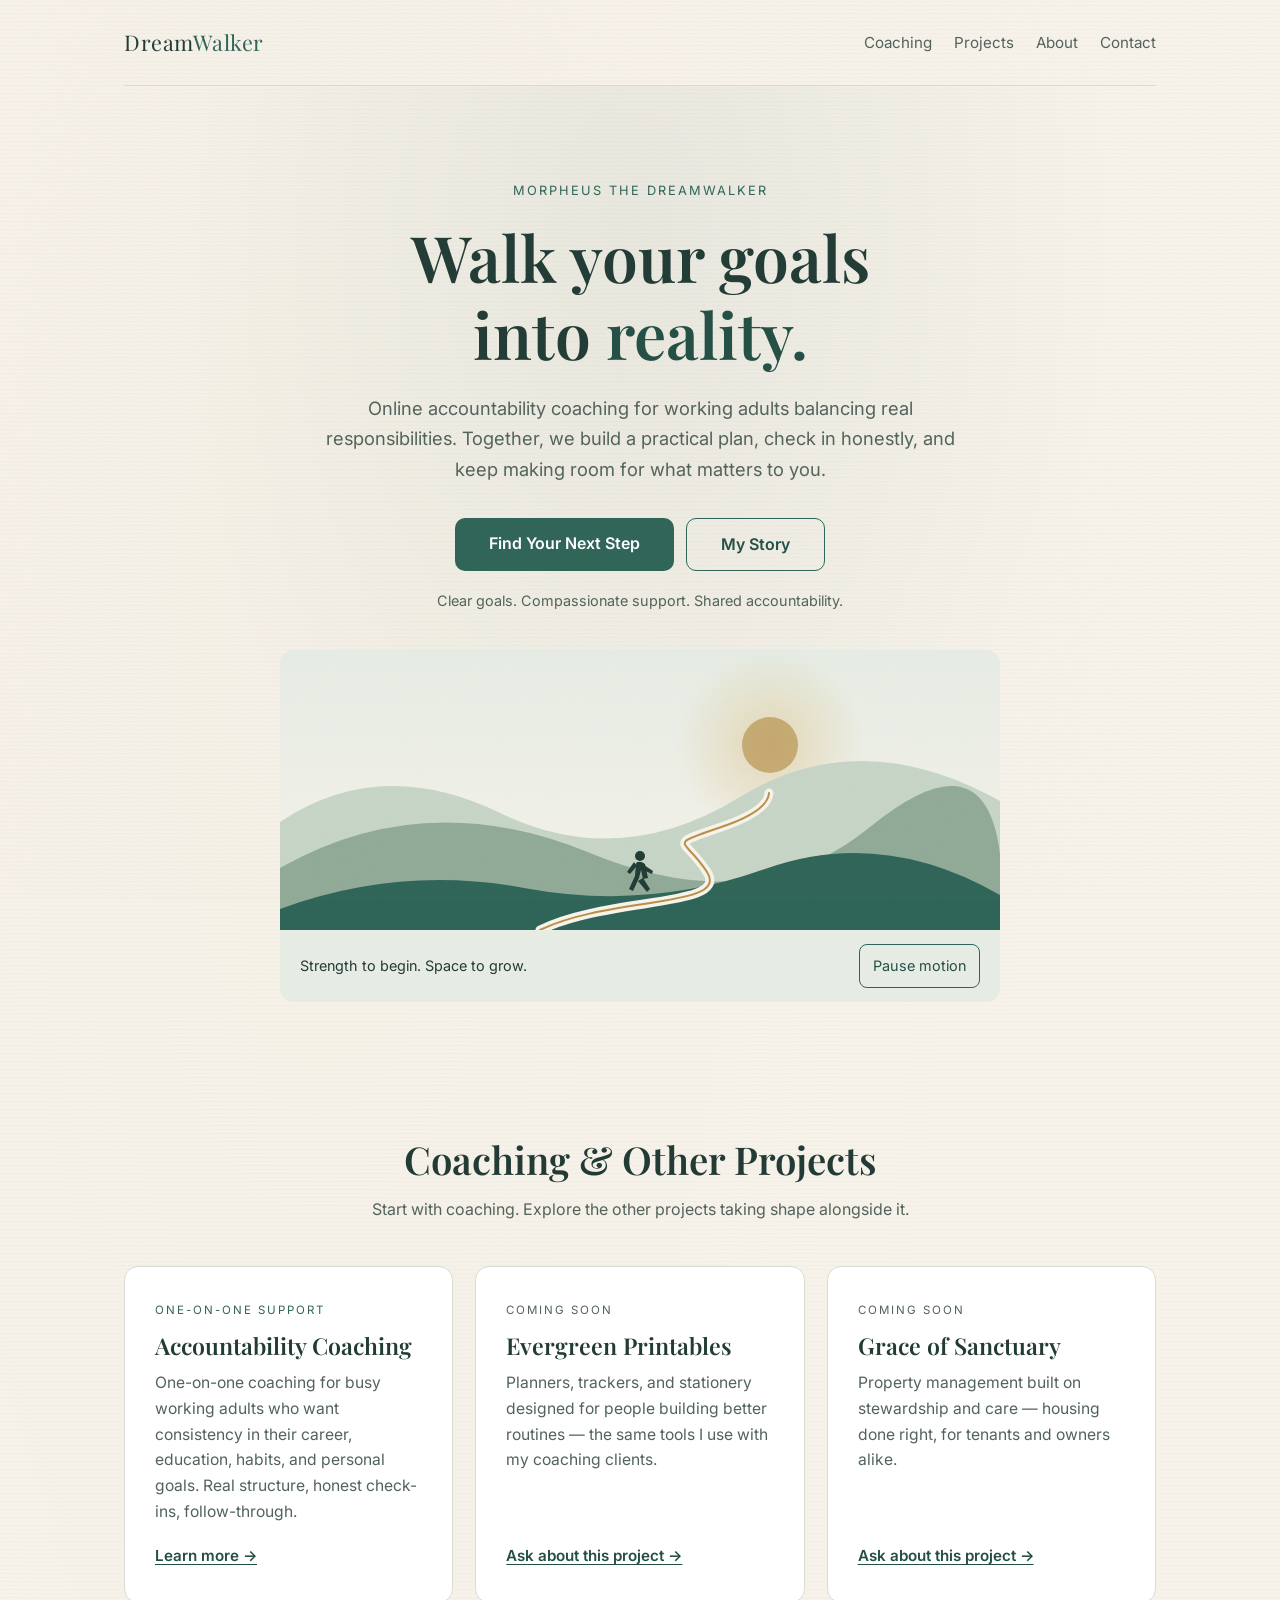
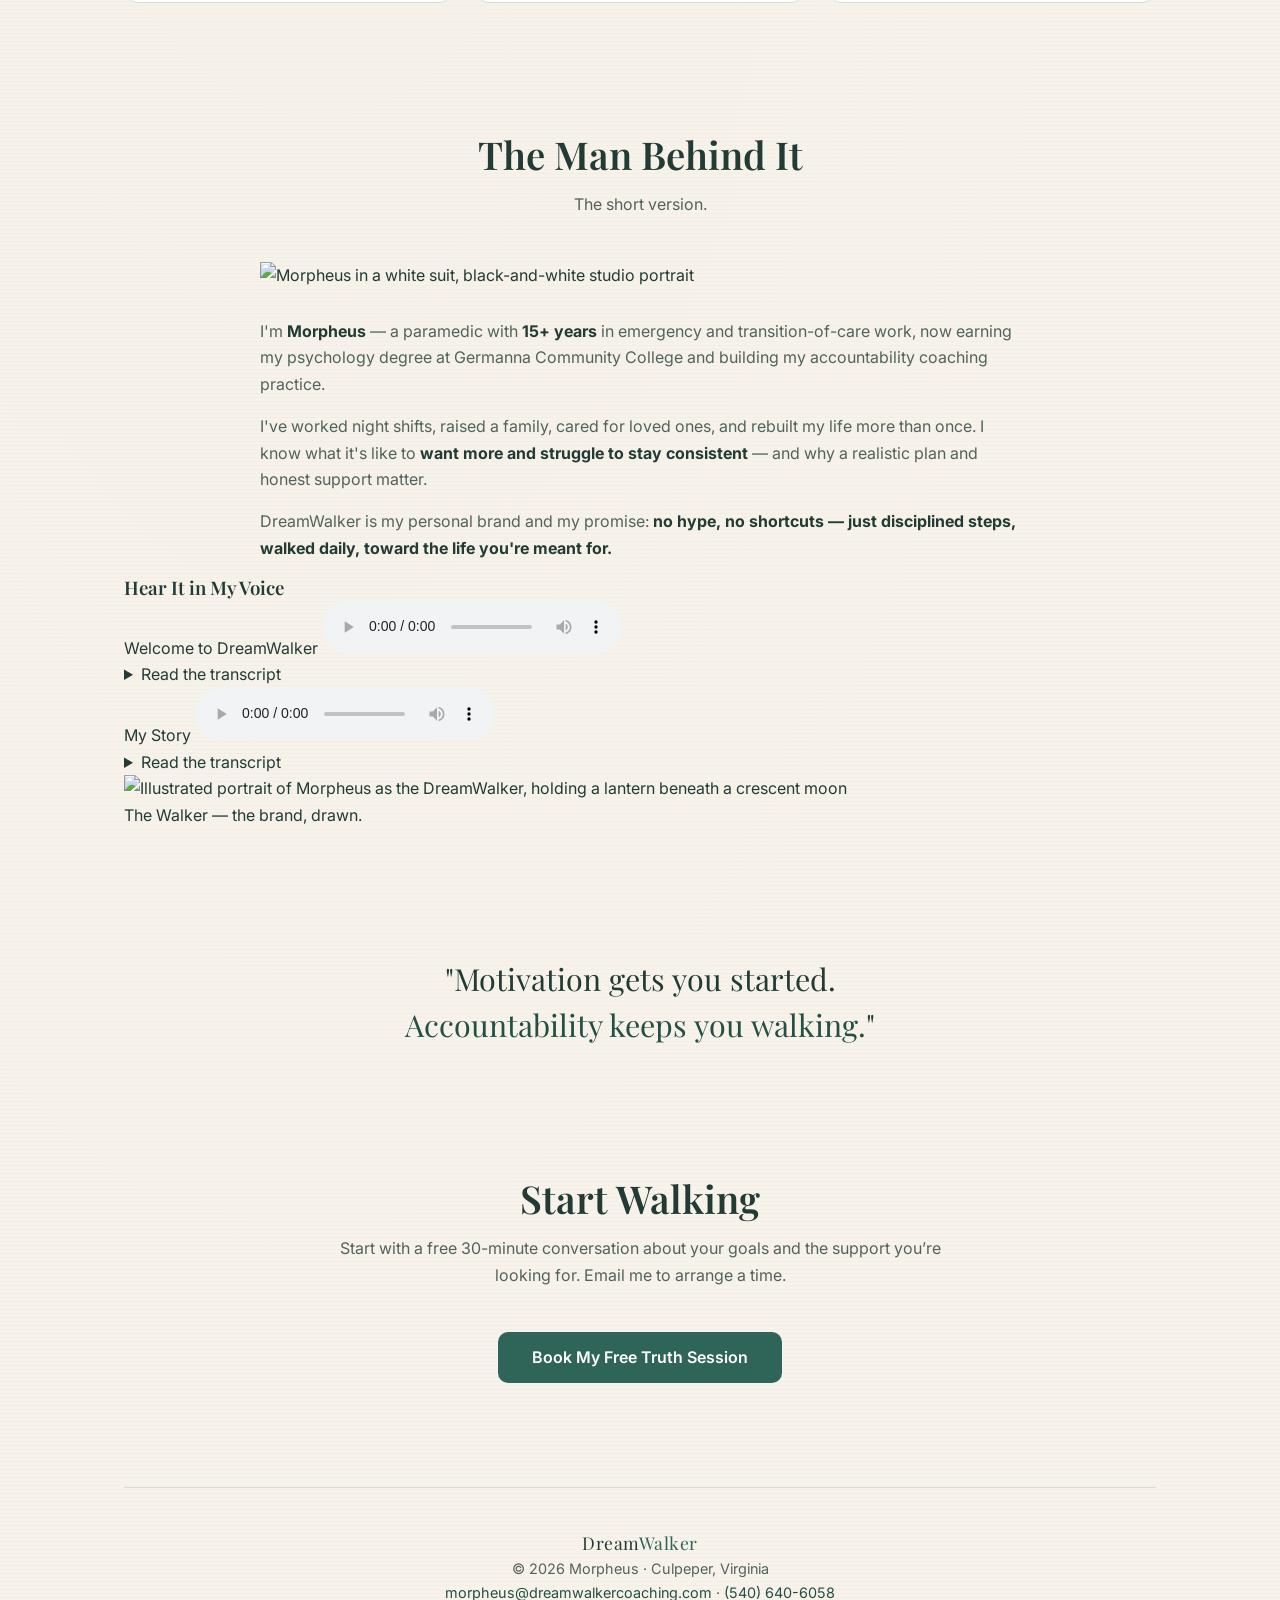
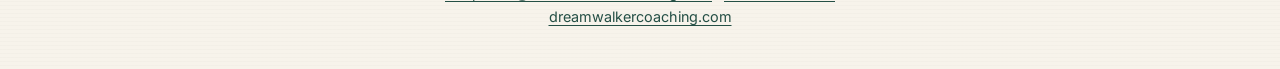
==== commit b9e072a0: "Link Book buttons to Google booking page; fix Tandem FAQ timing" ====
--- a/index.html
+++ b/index.html
@@ -84,12 +84,38 @@
       <h2>The Man Behind It</h2>
       <p class="sub">The short version.</p>
       <div class="about">
+        <figure class="about-photo">
+          <img src="assets/photos/morpheus-bw-portrait.jpg" alt="Morpheus in a white suit, black-and-white studio portrait">
+        </figure>
         <div>
           <p>I'm <strong>Morpheus</strong> — a paramedic with <strong>15+ years</strong> in emergency and transition-of-care work, now earning my psychology degree at Germanna Community College and building my accountability coaching practice.</p>
           <p>I've worked night shifts, raised a family, cared for loved ones, and rebuilt my life more than once. I know what it's like to <strong>want more and struggle to stay consistent</strong> — and why a realistic plan and honest support matter.</p>
           <p>DreamWalker is my personal brand and my promise: <strong>no hype, no shortcuts — just disciplined steps, walked daily, toward the life you're meant for.</strong></p>
         </div>
       </div>
+      <div class="voice">
+        <h3>Hear It in My Voice</h3>
+        <div class="voice-item">
+          <span class="voice-label">Welcome to DreamWalker</span>
+          <audio controls preload="metadata" src="assets/audio/welcome.mp3"></audio>
+          <details class="transcript">
+            <summary>Read the transcript</summary>
+            <p>Welcome in. I'm glad you're here. This is DreamWalker. Let's find your first move.</p>
+          </details>
+        </div>
+        <div class="voice-item">
+          <span class="voice-label">My Story</span>
+          <audio controls preload="metadata" src="assets/audio/mystory.mp3"></audio>
+          <details class="transcript">
+            <summary>Read the transcript</summary>
+            <p>I remember a call, years ago, middle of the night, rain coming down sideways. We pulled up to a house where everything had gone wrong at once, and in the middle of it there was this calm — one person holding everything together for everybody else. I never forgot that. Somebody has to be the steady one. That's what fifteen years in emergency work teaches you. Not just medicine. Composure. How to walk into chaos and slow it down. How to make the next right decision when nobody has the full picture. I carried those lessons out of the field and into everything I do now. The situations are different — a degree, a business, a habit, a life being rebuilt — but the work is the same. Show up. Tell the truth. Take the next step.</p>
+          </details>
+        </div>
+      </div>
+      <figure class="about-art">
+        <img src="assets/photos/dreamwalker-coach-lantern.webp" alt="Illustrated portrait of Morpheus as the DreamWalker, holding a lantern beneath a crescent moon">
+        <figcaption>The Walker — the brand, drawn.</figcaption>
+      </figure>
     </section>
 
     <section>
@@ -101,7 +127,7 @@
     <section id="contact" style="text-align:center;">
       <h2>Start Walking</h2>
       <p class="sub">Start with a free 30-minute conversation about your goals and the support you’re looking for. Email me to arrange a time.</p>
-      <a class="btn" href="mailto:morpheus@dreamwalkercoaching.com?subject=Initial%20Truth%20Session%20—%20DreamWalker">Book My Free Truth Session</a>
+      <a class="btn" href="https://calendar.google.com/calendar/u/0/appointments/schedules/AcZssZ3EmiLGOkTkRBP8af9Zc0TrugUDVrjXhT3mfJ-e0L5BeGYOQ8NCjXtA42dtqY3kCK8O79M8wCsY" target="_blank" rel="noopener">Book My Free Truth Session</a>
     </section>
 
     </main>
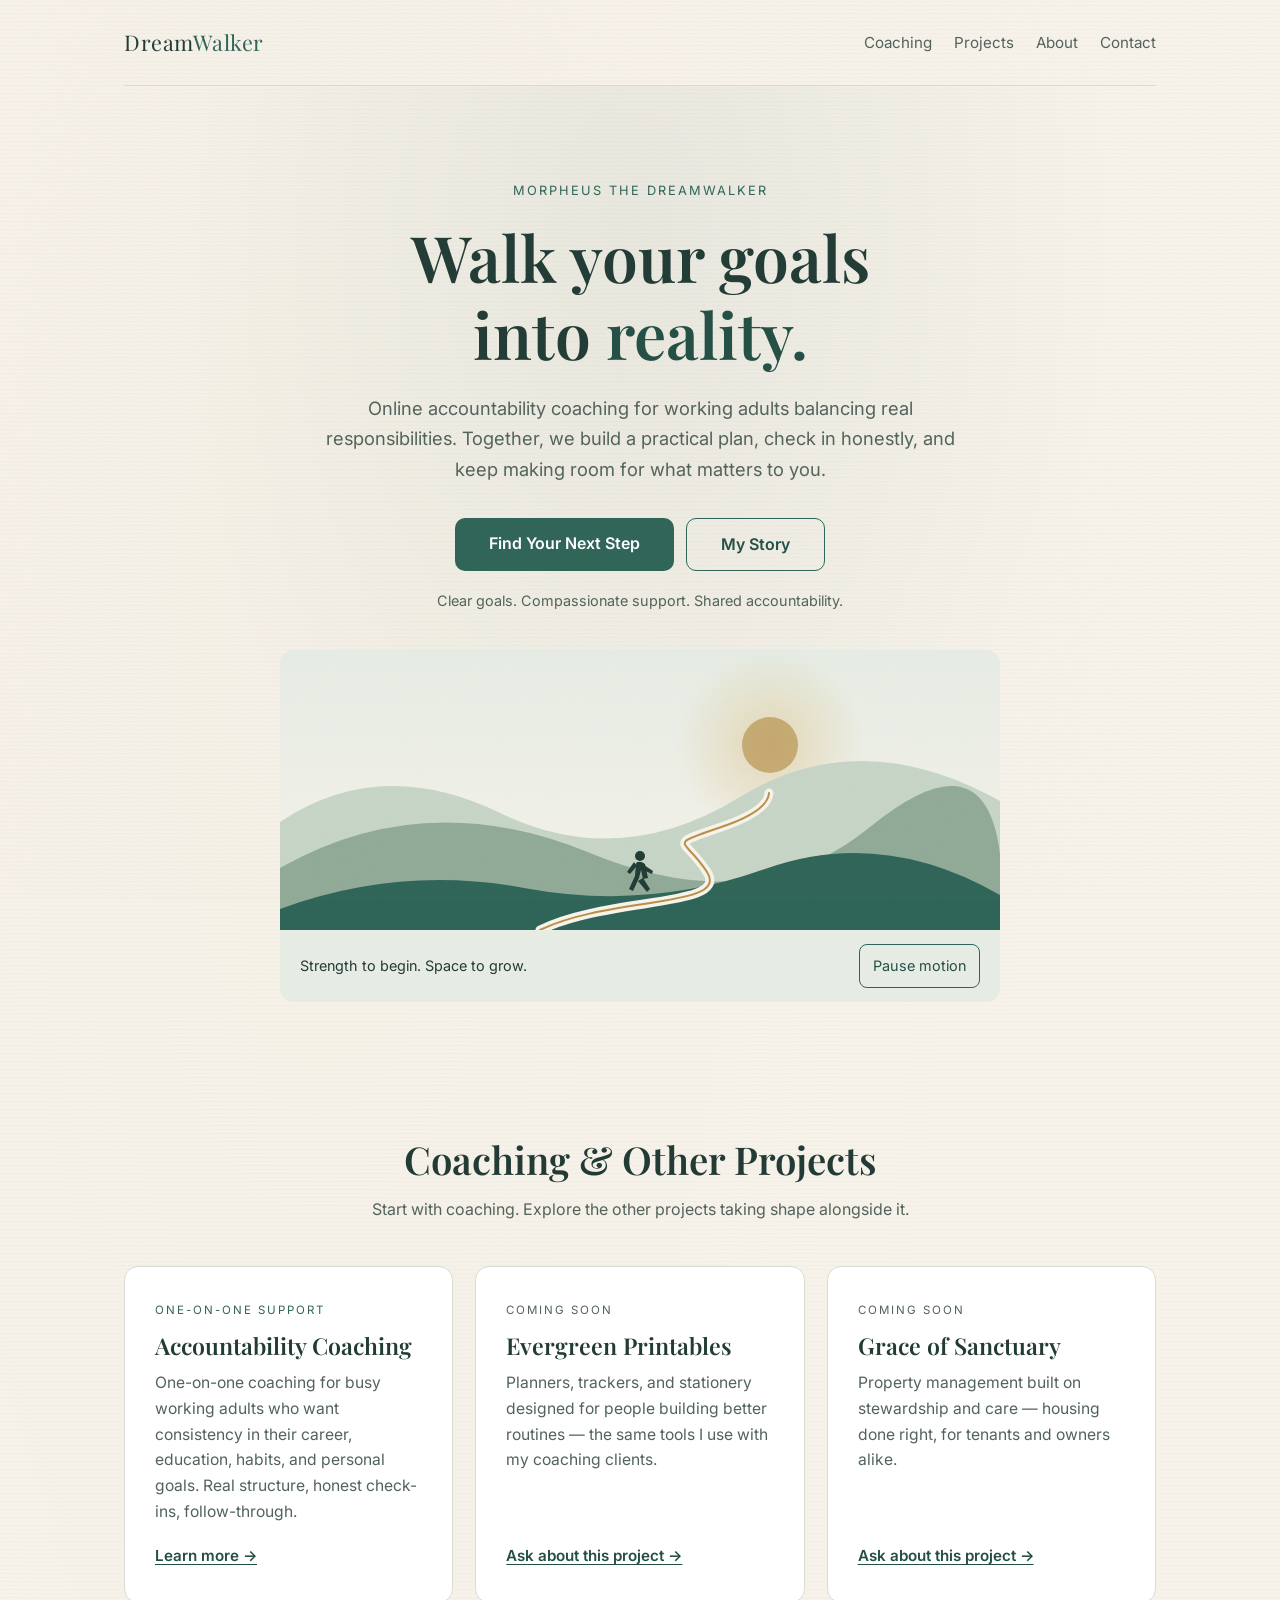
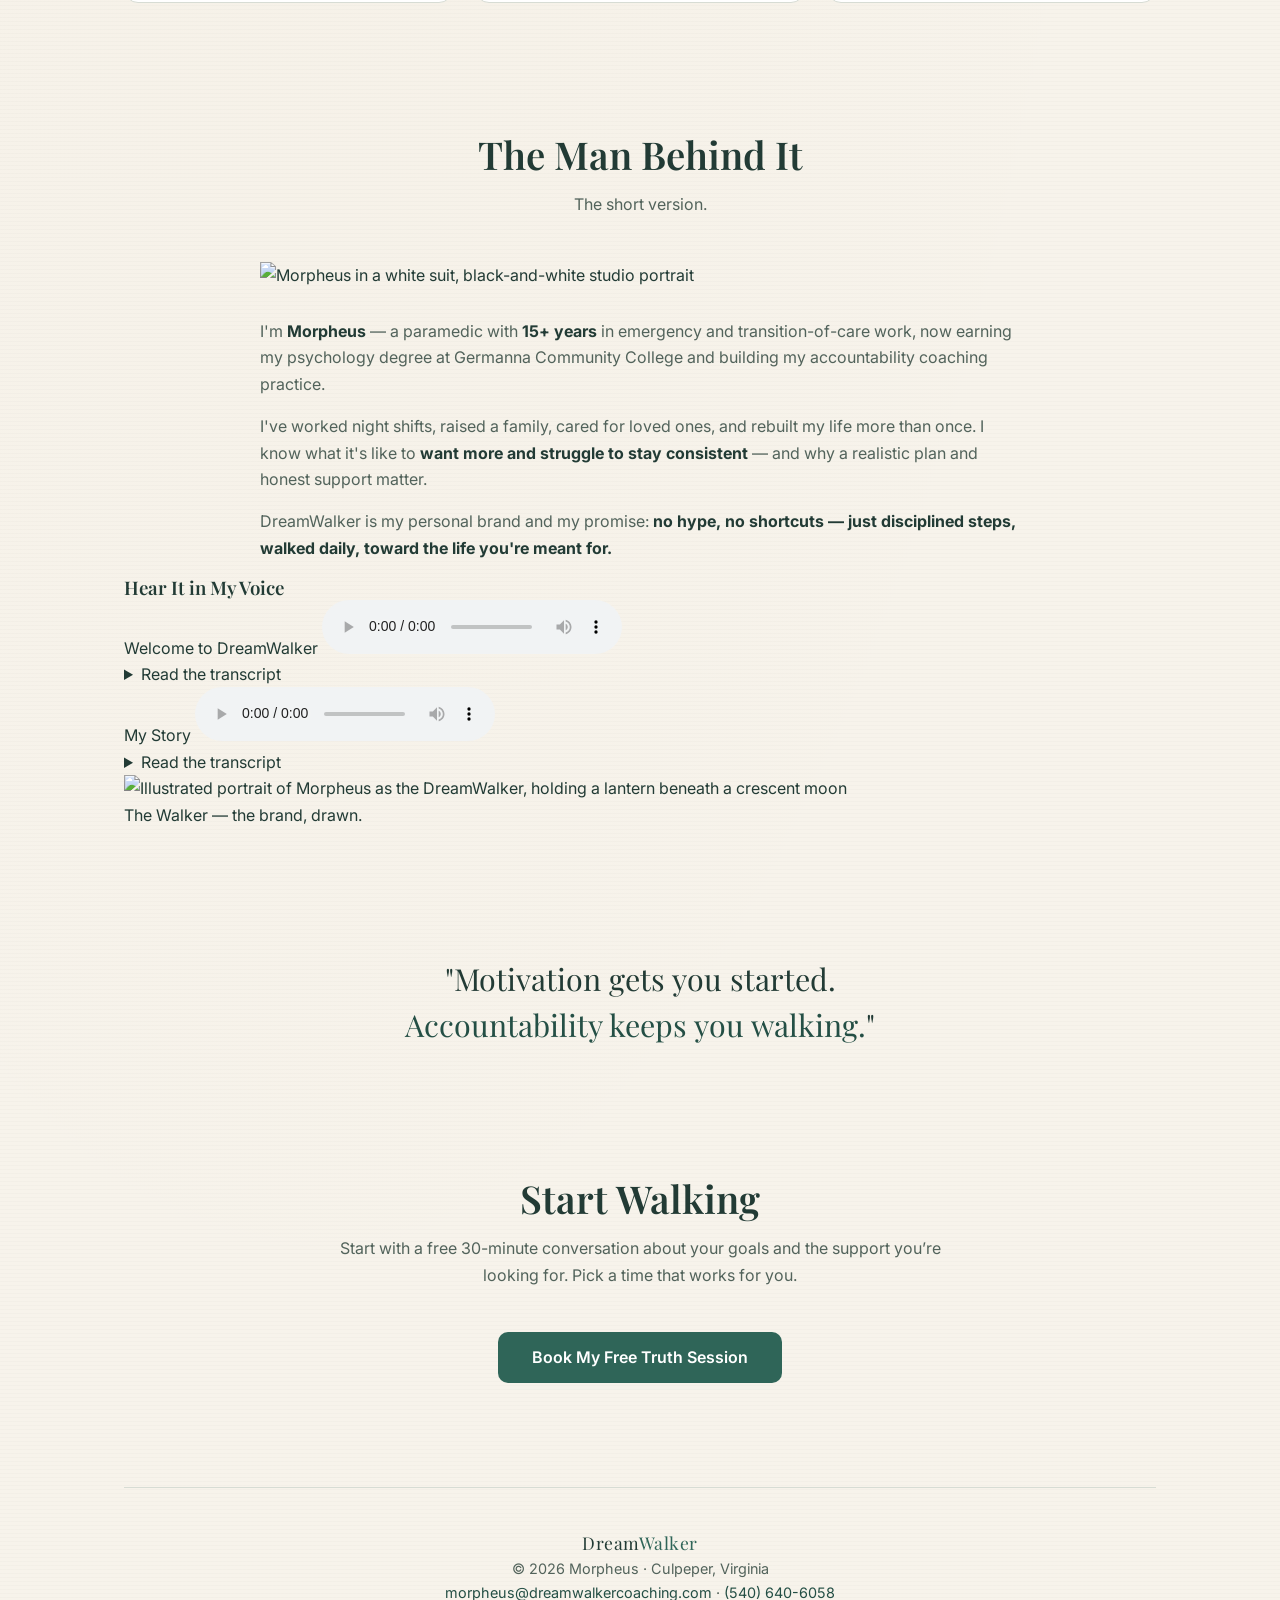
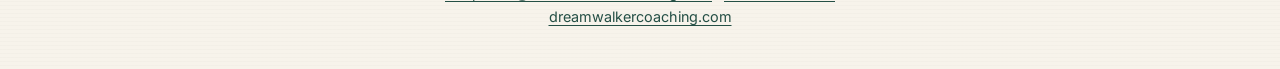
==== commit ae7d8f1e: "Fix booking microcopy to match online scheduler" ====
--- a/index.html
+++ b/index.html
@@ -126,7 +126,7 @@
 
     <section id="contact" style="text-align:center;">
       <h2>Start Walking</h2>
-      <p class="sub">Start with a free 30-minute conversation about your goals and the support you’re looking for. Email me to arrange a time.</p>
+      <p class="sub">Start with a free 30-minute conversation about your goals and the support you’re looking for. Pick a time that works for you.</p>
       <a class="btn" href="https://calendar.google.com/calendar/u/0/appointments/schedules/AcZssZ3EmiLGOkTkRBP8af9Zc0TrugUDVrjXhT3mfJ-e0L5BeGYOQ8NCjXtA42dtqY3kCK8O79M8wCsY" target="_blank" rel="noopener">Book My Free Truth Session</a>
     </section>
 
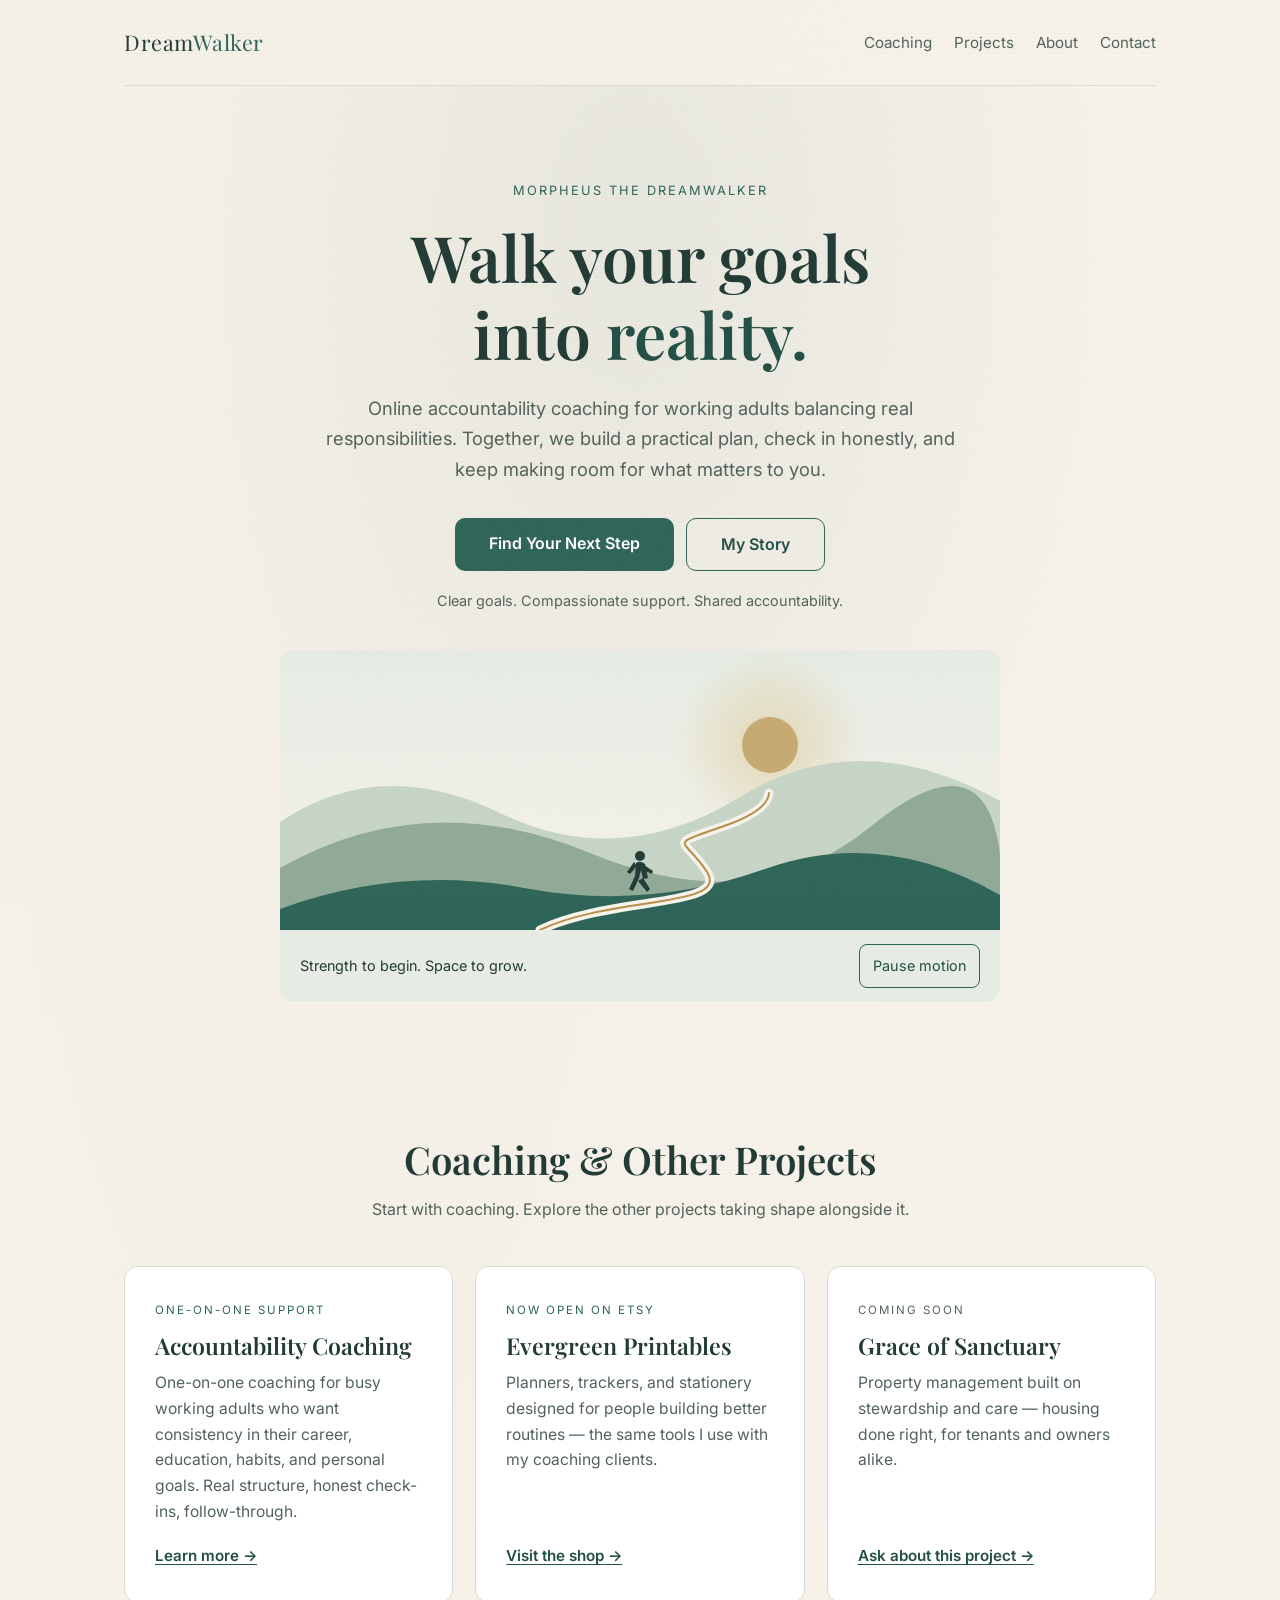
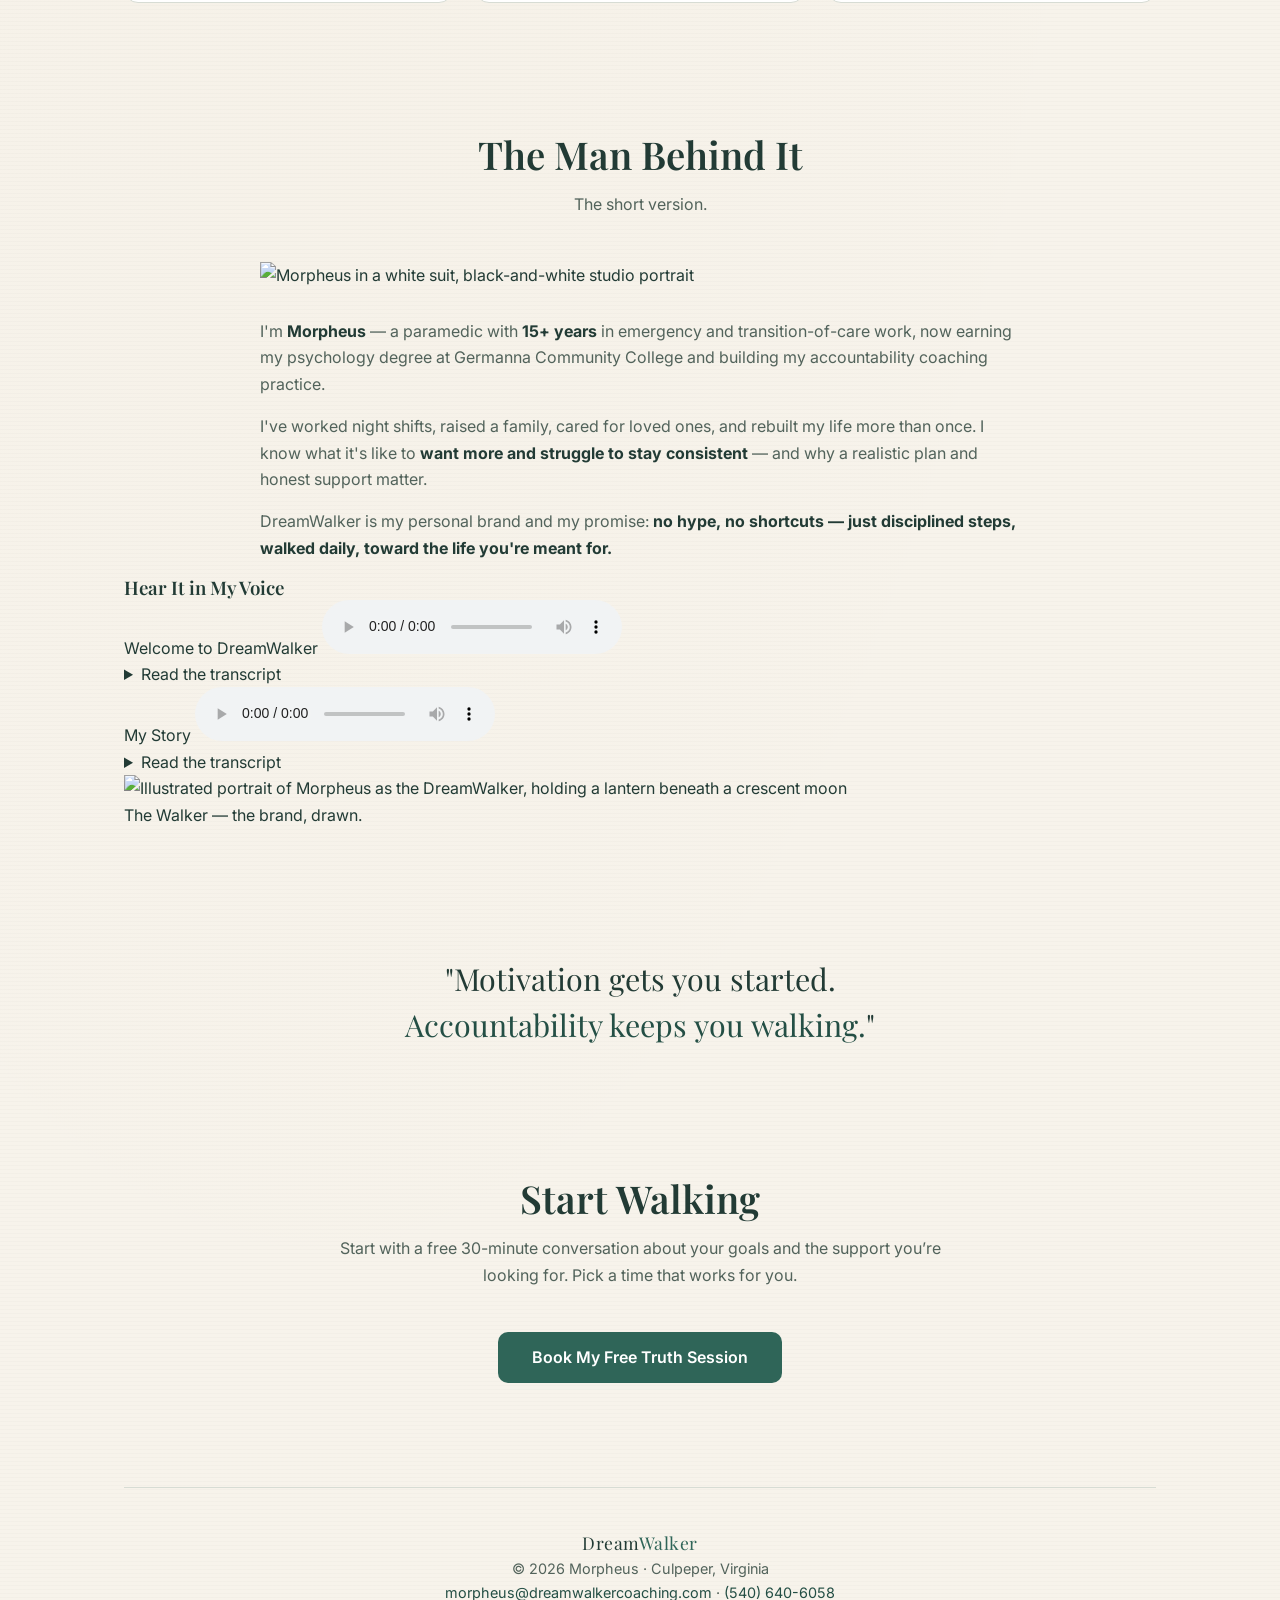
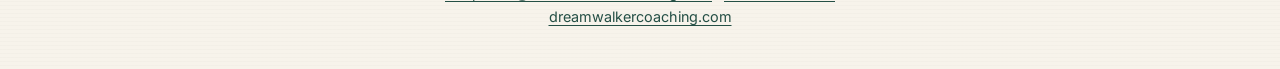
==== commit f8cdb004: "Add favicon and share-preview tags; link printables card to Etsy shop" ====
--- a/index.html
+++ b/index.html
@@ -9,6 +9,13 @@
   <link rel="preconnect" href="https://fonts.gstatic.com" crossorigin>
   <link rel="preconnect" href="https://fonts.googleapis.com">
   <link href="https://fonts.googleapis.com/css2?family=Playfair+Display:wght@500;600;700&family=Inter:wght@400;500;600;700&display=swap" rel="stylesheet">
+  <link rel="icon" type="image/png" sizes="32x32" href="favicon-32.png">
+  <link rel="apple-touch-icon" href="apple-touch-icon.png">
+  <meta property="og:title" content="Morpheus the Dreamwalker — Walk Your Goals Into Reality">
+  <meta property="og:description" content="Online accountability coaching with Morpheus Milbourne. Practical goals, honest check-ins, and support for your next step.">
+  <meta property="og:type" content="website">
+  <meta property="og:image" content="https://dreamwalkercoaching.com/og-image.jpg">
+  <meta name="twitter:card" content="summary_large_image">
   <link rel="stylesheet" href="styles.css">
 </head>
 <body>
@@ -66,10 +73,10 @@
           <a class="more" href="coaching.html">Learn more →</a>
         </div>
         <div class="card">
-          <span class="tag soon">Coming Soon</span>
+          <span class="tag">Now open on Etsy</span>
           <h3>Evergreen Printables</h3>
           <p>Planners, trackers, and stationery designed for people building better routines — the same tools I use with my coaching clients.</p>
-          <a class="more" href="#contact">Ask about this project →</a>
+          <a class="more" href="https://www.etsy.com/shop/WalkerofDreams" target="_blank" rel="noopener">Visit the shop →</a>
         </div>
         <div class="card">
           <span class="tag soon">Coming Soon</span>
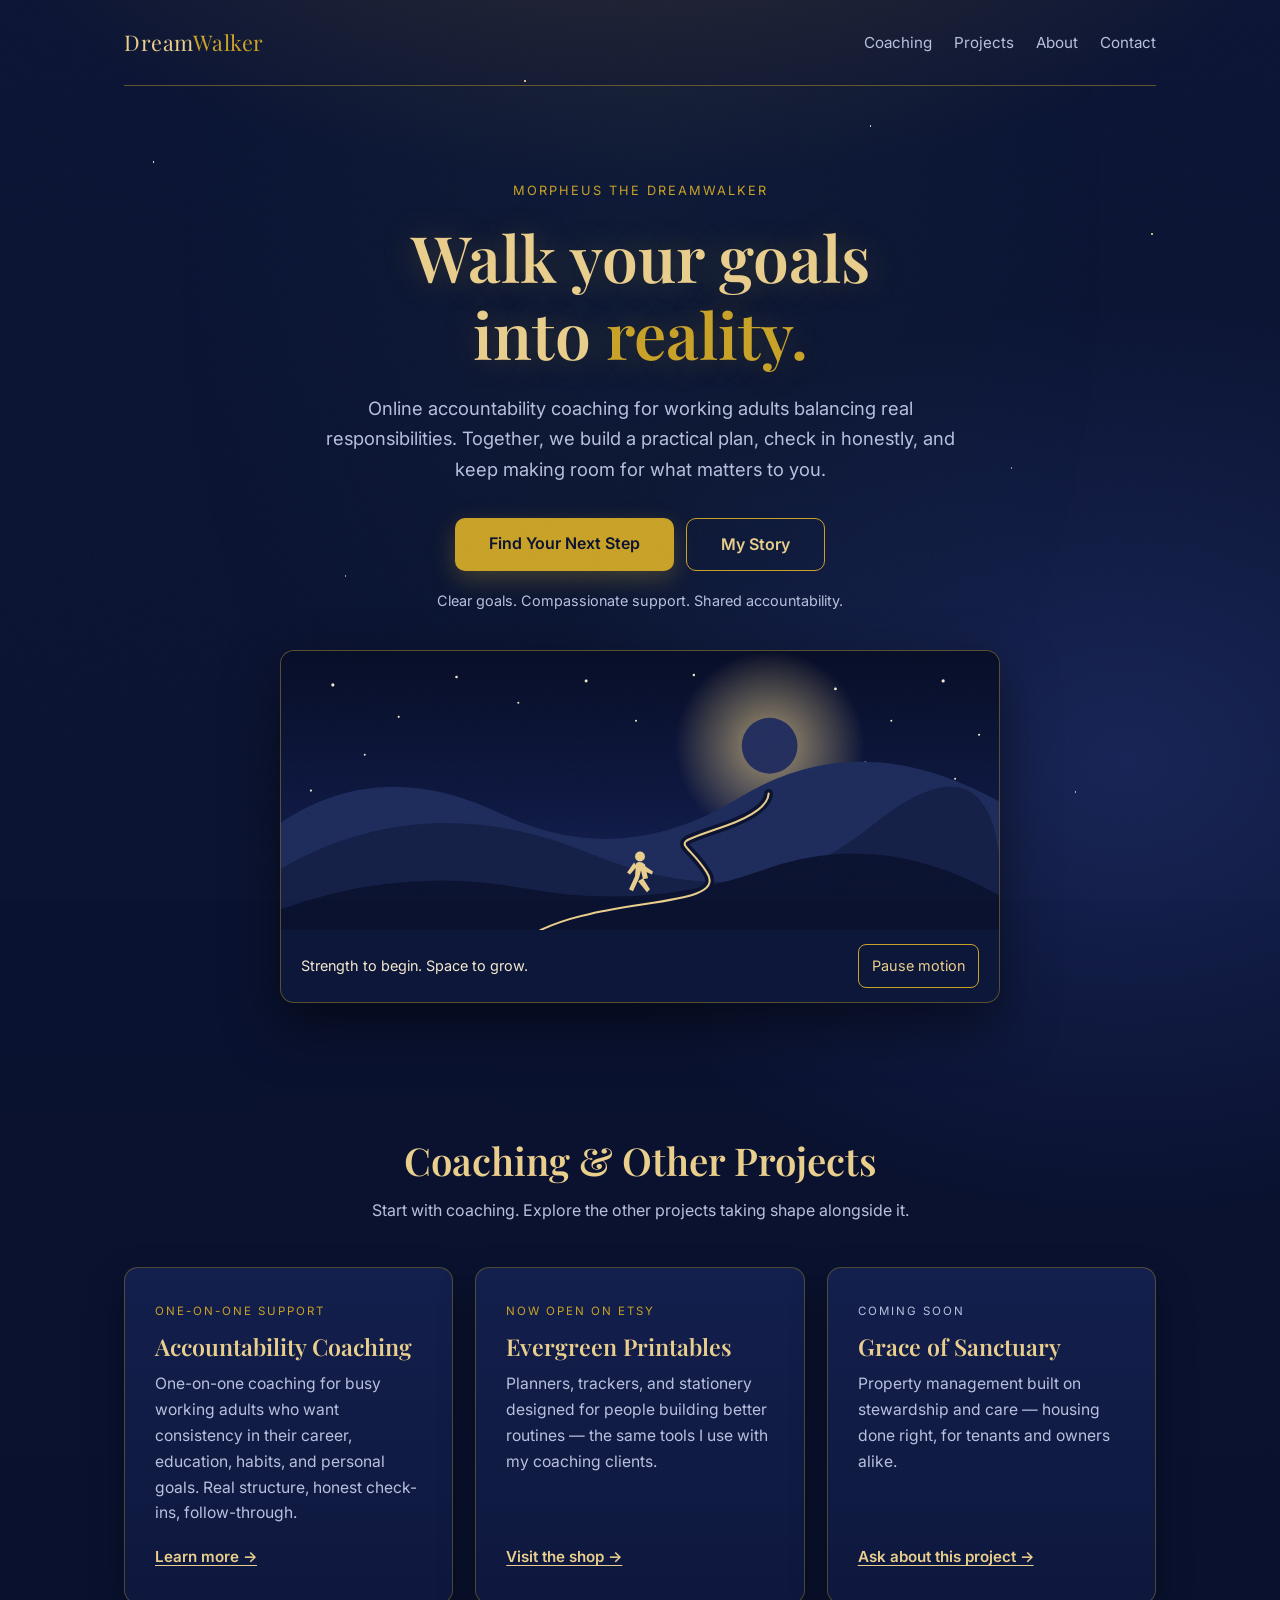
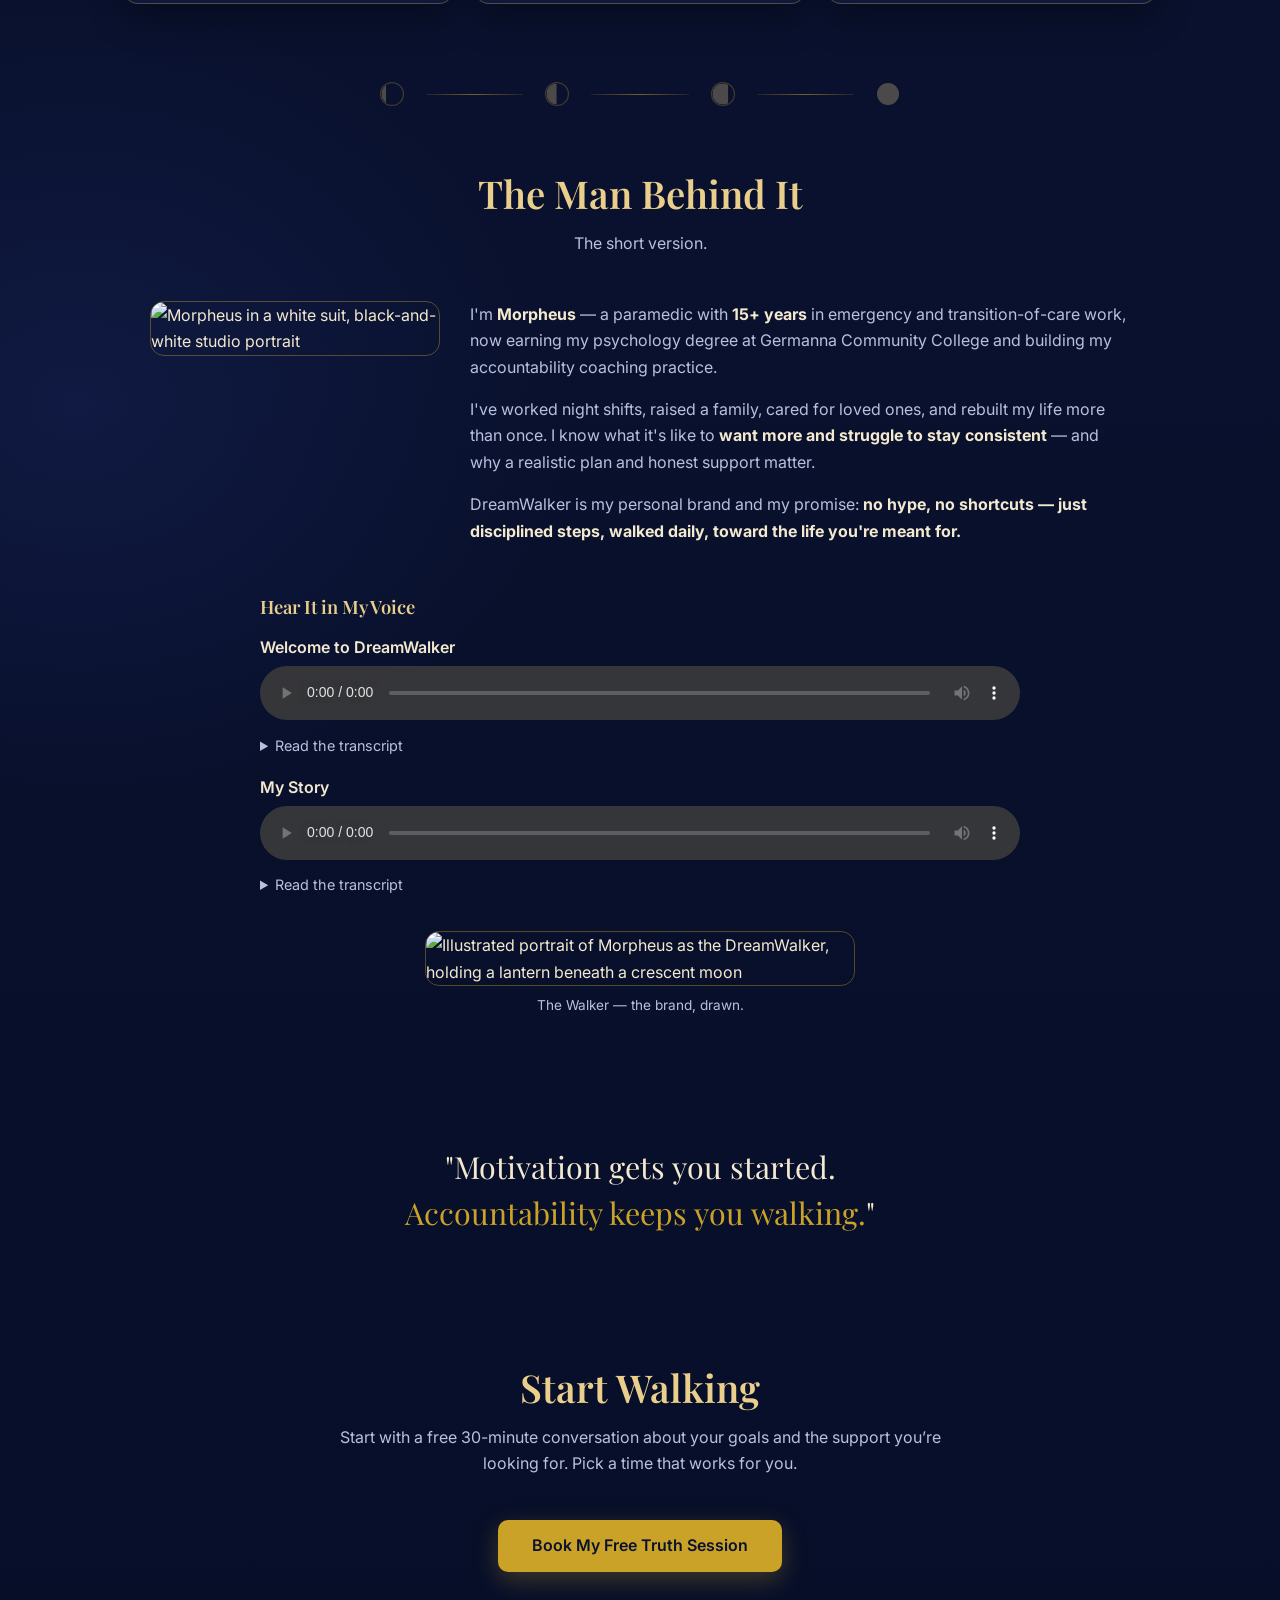
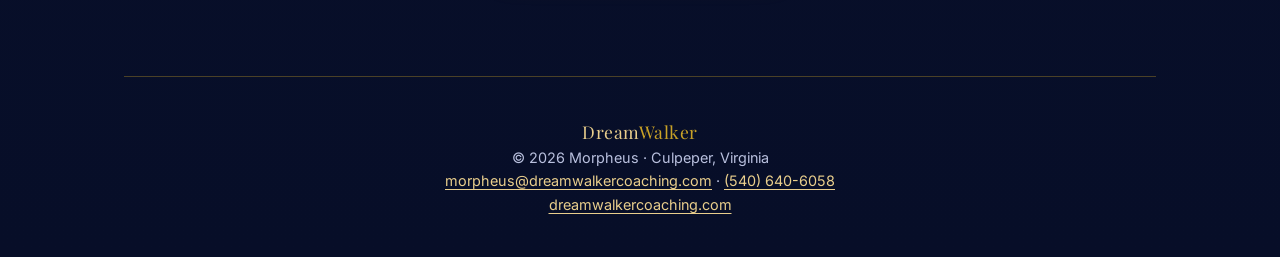
==== commit 6a37a42a: "Dream pass: midnight & gold redesign (Nov 9)" ====
--- a/index.html
+++ b/index.html
@@ -5,7 +5,7 @@
   <meta name="viewport" content="width=device-width, initial-scale=1.0">
   <title>Morpheus the Dreamwalker — Walk Your Goals Into Reality</title>
   <meta name="description" content="Online accountability coaching with Morpheus Milbourne. Practical goals, honest check-ins, and support for your next step.">
-  <meta name="theme-color" content="#F7F3EB">
+  <meta name="theme-color" content="#0A1230">
   <link rel="preconnect" href="https://fonts.gstatic.com" crossorigin>
   <link rel="preconnect" href="https://fonts.googleapis.com">
   <link href="https://fonts.googleapis.com/css2?family=Playfair+Display:wght@500;600;700&family=Inter:wght@400;500;600;700&display=swap" rel="stylesheet">
@@ -42,27 +42,38 @@
       </div>
       <p class="hero-note">Clear goals. Compassionate support. Shared accountability.</p>
 
-      <figure class="journey-scene" data-motion="still" aria-label="An illustrated path through hills toward morning light">
+      <figure class="journey-scene" data-motion="still" aria-label="An illustrated path through night hills toward a rising moon">
         <svg class="journey-art" viewBox="0 0 720 280" aria-hidden="true" focusable="false">
           <defs>
-            <linearGradient id="journey-sky" x2="0" y2="1"><stop stop-color="#E6ECE4"/><stop offset="1" stop-color="#F7F3EB"/></linearGradient>
-            <radialGradient id="journey-light"><stop stop-color="#DCC58E" stop-opacity=".55"/><stop offset="1" stop-color="#DCC58E" stop-opacity="0"/></radialGradient>
+            <linearGradient id="journey-sky" x2="0" y2="1"><stop stop-color="#070D26"/><stop offset=".55" stop-color="#0D1740"/><stop offset="1" stop-color="#18265C"/></linearGradient>
+            <radialGradient id="journey-light"><stop stop-color="#E9CE8C" stop-opacity=".7"/><stop offset="1" stop-color="#E9CE8C" stop-opacity="0"/></radialGradient>
+            <linearGradient id="dream-moonfill" gradientUnits="userSpaceOnUse" x1="0" y1="280" x2="0" y2="0">
+              <stop id="dream-moonfill-stop" offset="0" stop-color="#E9CE8C"/>
+              <stop offset="0" stop-color="#232E5E"/>
+            </linearGradient>
           </defs>
           <rect width="720" height="280" fill="url(#journey-sky)"/>
+          <g fill="#F3E9CF">
+            <circle cx="52" cy="34" r="1.6"/><circle cx="118" cy="66" r="1.1"/><circle cx="176" cy="26" r="1.3"/>
+            <circle cx="238" cy="52" r="1"/><circle cx="306" cy="30" r="1.5"/><circle cx="356" cy="70" r="1"/>
+            <circle cx="414" cy="24" r="1.2"/><circle cx="556" cy="38" r="1.4"/><circle cx="612" cy="70" r="1"/>
+            <circle cx="664" cy="30" r="1.6"/><circle cx="700" cy="84" r="1.1"/><circle cx="84" cy="104" r="1"/>
+            <circle cx="586" cy="112" r="1.2"/><circle cx="30" cy="140" r="1.1"/><circle cx="676" cy="128" r="1"/>
+          </g>
           <circle class="journey-glow" cx="490" cy="95" r="95" fill="url(#journey-light)"/>
-          <circle class="journey-sun" cx="490" cy="95" r="28" fill="#B69049" opacity=".65"/>
-          <path d="M0 172 Q100 105 220 163 T460 147 T720 151 V280 H0Z" fill="#C7D5C7"/>
-          <path d="M0 218 Q145 135 310 203 T590 177 T720 204 V280 H0Z" fill="#91AA97"/>
-          <path d="M0 259 Q120 215 244 238 T485 219 T720 245 V280 H0Z" fill="#2F6558"/>
-          <path class="journey-trail" d="M260 280 C330 246 450 258 427 222 S384 197 447 175 Q488 160 489 143" fill="none" stroke="#F7F3EB" stroke-width="9" stroke-linecap="round"/>
-          <path class="journey-progress" d="M260 280 C330 246 450 258 427 222 S384 197 447 175 Q488 160 489 143" fill="none" stroke="#B69049" stroke-width="2" stroke-linecap="round" pathLength="100"/>
-          <g fill="#223B35" transform="translate(360 228)"><circle cy="-22" r="5"/><path d="M-4-15 Q0-18 5-14 L8 0 3 1 1-8-1 0-7 13-11 11-5-2Z"/><path d="M3 0 10 11 7 14-2 3Z"/><path d="M-3-12-10-4-13-6-6-16Z"/><path d="M4-13 13-7 12-4 3-8Z"/></g>
+          <circle class="journey-sun dream-moon" cx="490" cy="95" r="28" fill="url(#dream-moonfill)"/>
+          <path d="M0 172 Q100 105 220 163 T460 147 T720 151 V280 H0Z" fill="#1D2B5C"/>
+          <path d="M0 218 Q145 135 310 203 T590 177 T720 204 V280 H0Z" fill="#141F47"/>
+          <path d="M0 259 Q120 215 244 238 T485 219 T720 245 V280 H0Z" fill="#0A1230"/>
+          <path class="journey-trail" d="M260 280 C330 246 450 258 427 222 S384 197 447 175 Q488 160 489 143" fill="none" stroke="#0A1230" stroke-width="9" stroke-linecap="round"/>
+          <path class="journey-progress" d="M260 280 C330 246 450 258 427 222 S384 197 447 175 Q488 160 489 143" fill="none" stroke="#E9CE8C" stroke-width="2" stroke-linecap="round" pathLength="100"/>
+          <g fill="#E9CE8C" transform="translate(360 228)"><circle cy="-22" r="5"/><path d="M-4-15 Q0-18 5-14 L8 0 3 1 1-8-1 0-7 13-11 11-5-2Z"/><path d="M3 0 10 11 7 14-2 3Z"/><path d="M-3-12-10-4-13-6-6-16Z"/><path d="M4-13 13-7 12-4 3-8Z"/></g>
         </svg>
         <figcaption class="journey-caption"><span>Strength to begin. Space to grow.</span><button type="button" class="motion-toggle" hidden aria-label="Pause landscape animation">Pause motion</button></figcaption>
       </figure>
     </header>
 
-    <section id="ventures">
+    <section id="ventures" class="reveal">
       <h2>Coaching &amp; Other Projects</h2>
       <p class="sub">Start with coaching. Explore the other projects taking shape alongside it.</p>
       <div class="cards">
@@ -86,8 +97,17 @@
         </div>
       </div>
     </section>
+    <div class="moon-journey" aria-hidden="true">
+      <span class="moon-phase"><svg viewBox="0 0 40 40"><circle cx="20" cy="20" r="13" fill="none" stroke="#C9A227" stroke-width="1.4"/><circle cx="20" cy="20" r="12" fill="#E9CE8C" clip-path="inset(0 78% 0 0)"/></svg></span>
+      <span class="moon-line"></span>
+      <span class="moon-phase"><svg viewBox="0 0 40 40"><circle cx="20" cy="20" r="13" fill="none" stroke="#C9A227" stroke-width="1.4"/><circle cx="20" cy="20" r="12" fill="#E9CE8C" clip-path="inset(0 52% 0 0)"/></svg></span>
+      <span class="moon-line"></span>
+      <span class="moon-phase"><svg viewBox="0 0 40 40"><circle cx="20" cy="20" r="13" fill="none" stroke="#C9A227" stroke-width="1.4"/><circle cx="20" cy="20" r="12" fill="#E9CE8C" clip-path="inset(0 26% 0 0)"/></svg></span>
+      <span class="moon-line"></span>
+      <span class="moon-phase"><svg viewBox="0 0 40 40"><circle cx="20" cy="20" r="12.5" fill="#E9CE8C"/></svg></span>
+    </div>
 
-    <section id="about">
+    <section id="about" class="reveal">
       <h2>The Man Behind It</h2>
       <p class="sub">The short version.</p>
       <div class="about">
@@ -126,12 +146,12 @@
     </section>
 
     <section>
-      <div class="manifesto">
+      <div class="manifesto reveal">
         <blockquote>"Motivation gets you started.<br><em>Accountability keeps you walking.</em>"</blockquote>
       </div>
     </section>
 
-    <section id="contact" style="text-align:center;">
+    <section id="contact" class="reveal" style="text-align:center;">
       <h2>Start Walking</h2>
       <p class="sub">Start with a free 30-minute conversation about your goals and the support you’re looking for. Pick a time that works for you.</p>
       <a class="btn" href="https://calendar.google.com/calendar/u/0/appointments/schedules/AcZssZ3EmiLGOkTkRBP8af9Zc0TrugUDVrjXhT3mfJ-e0L5BeGYOQ8NCjXtA42dtqY3kCK8O79M8wCsY" target="_blank" rel="noopener">Book My Free Truth Session</a>
@@ -146,6 +166,7 @@
     </footer>
   </div>
   <script src="media.js" defer></script>
+  <script src="dream.js" defer></script>
   <script src="site.js" defer></script>
 </body>
 </html>
--- a/styles.css
+++ b/styles.css
@@ -380,3 +380,186 @@
   font-size: 0.95rem;
 }
 .ritual strong { display: block; margin-bottom: 4px; }
+
+/* About media + voice (Oct 2026 update) */
+.about-photo { margin: 0; }
+.about-photo img { width: 100%; display: block; border-radius: 14px; border: 1px solid var(--line); }
+@media (min-width: 900px) {
+  .about { grid-template-columns: 290px 1fr; max-width: 980px; align-items: start; }
+}
+.voice { max-width: 760px; margin: 36px auto 0; text-align: left; }
+.voice h3 { font-size: 1.15rem; margin-bottom: 4px; }
+.voice-item { margin: 16px 0; }
+.voice-label { display: block; font-weight: 600; color: var(--text); margin-bottom: 6px; }
+.voice audio { width: 100%; }
+.transcript { margin-top: 6px; }
+.transcript summary { cursor: pointer; color: var(--muted); font-size: 0.9rem; }
+.transcript p { color: var(--muted); margin-top: 8px; }
+.voice-note { color: var(--muted); font-size: 0.85rem; margin-top: 10px; }
+.about-art { max-width: 430px; margin: 34px auto 0; }
+.about-art img { width: 100%; display: block; border-radius: 14px; border: 1px solid var(--line); }
+.about-art figcaption { text-align: center; color: var(--muted); font-size: 0.85rem; margin-top: 8px; }
+
+/* ============================================================
+   THE DREAM PASS — midnight & gold (Nov 9, 2026)
+   Morpheus's direction: midnight-blue ground, gold trim and gold
+   lettering, a dreamlike arrival. Structure, copy, and the funnel
+   are untouched; this layer re-skins the world the words live in.
+   ============================================================ */
+:root {
+  --bg: #0A1230;
+  --bg-deep: #060B21;
+  --surface: #111C44;
+  --surface-2: #0D173A;
+  --primary: #C9A227;
+  --primary-hover: #E9CE8C;
+  --on-primary: #0A1230;
+  --gold: #C9A227;
+  --gold-soft: #E9CE8C;
+  --text: #F3E9CF;
+  --muted: #B9C0DE;
+  --line: #2A3866;
+  --input-border: #46548C;
+  --error: #FF9D94;
+  color-scheme: dark;
+}
+html { color-scheme: dark; }
+
+/* The night itself: layered midnight atmosphere (pure CSS, no images). */
+body {
+  background-color: var(--bg-deep);
+  background-image:
+    radial-gradient(1100px 520px at 50% -140px, rgba(201,162,39,.17), transparent 62%),
+    radial-gradient(900px 700px at 88% 22%, rgba(35,52,120,.5), transparent 65%),
+    radial-gradient(760px 620px at 6% 58%, rgba(24,38,92,.45), transparent 65%),
+    linear-gradient(180deg, #0B1434 0%, #0A1230 34%, #070E28 100%);
+  color: var(--text);
+}
+
+/* Starfield: two fixed star layers; the far layer breathes slowly. */
+body::before {
+  content: "";
+  position: fixed;
+  inset: 0;
+  z-index: 0;
+  pointer-events: none;
+  background-image:
+    radial-gradient(1.6px 1.6px at 12% 18%, rgba(243,233,207,.95) 50%, transparent 51%),
+    radial-gradient(1.2px 1.2px at 27% 64%, rgba(243,233,207,.6) 50%, transparent 51%),
+    radial-gradient(1.8px 1.8px at 41% 9%, rgba(233,206,140,.9) 50%, transparent 51%),
+    radial-gradient(1.1px 1.1px at 56% 38%, rgba(243,233,207,.55) 50%, transparent 51%),
+    radial-gradient(1.5px 1.5px at 68% 14%, rgba(243,233,207,.85) 50%, transparent 51%),
+    radial-gradient(1.2px 1.2px at 79% 52%, rgba(243,233,207,.6) 50%, transparent 51%),
+    radial-gradient(1.7px 1.7px at 90% 26%, rgba(233,206,140,.85) 50%, transparent 51%),
+    radial-gradient(1.1px 1.1px at 5% 78%, rgba(243,233,207,.5) 50%, transparent 51%),
+    radial-gradient(1.4px 1.4px at 33% 86%, rgba(243,233,207,.65) 50%, transparent 51%),
+    radial-gradient(1.2px 1.2px at 61% 78%, rgba(243,233,207,.55) 50%, transparent 51%),
+    radial-gradient(1.6px 1.6px at 84% 88%, rgba(243,233,207,.7) 50%, transparent 51%),
+    radial-gradient(1.1px 1.1px at 95% 68%, rgba(243,233,207,.5) 50%, transparent 51%);
+  animation: dream-twinkle 9s ease-in-out infinite alternate;
+}
+@keyframes dream-twinkle { from { opacity: .55; } to { opacity: 1; } }
+.wrap { position: relative; z-index: 1; }
+
+/* Gold lettering: headings, brand, prices, section titles. */
+h1, h2, h3, .serif { color: var(--gold-soft); }
+.brand { color: var(--gold-soft); }
+.brand span { color: var(--gold); }
+.hero h1 { text-shadow: 0 0 34px rgba(201,162,39,.28); }
+.hero h1 em, .manifesto blockquote em { color: var(--gold); }
+.eyebrow { color: var(--gold); }
+section .sub, .hero p.lead { color: var(--muted); }
+
+/* Gold trim: hairlines, card edges, dividers. */
+nav { border-bottom: 1px solid rgba(201,162,39,.45); }
+footer { border-top: 1px solid rgba(201,162,39,.35); }
+.card { background: linear-gradient(180deg, #131F4C, #0E183E); border: 1px solid rgba(201,162,39,.35); box-shadow: 0 14px 34px rgba(0,0,0,.35); }
+.card:hover { border-color: var(--gold); box-shadow: 0 18px 44px rgba(0,0,0,.45), 0 0 0 1px rgba(201,162,39,.25); }
+.card .tag { color: var(--gold); }
+.card .tag.soon { color: var(--muted); }
+.card .tagline { color: var(--gold-soft); }
+.step { background: linear-gradient(180deg, #131F4C, #0E183E); border: 1px solid rgba(201,162,39,.3); }
+.step .num { background: var(--gold); color: var(--on-primary); box-shadow: 0 0 18px rgba(201,162,39,.4); }
+.price-card { background: linear-gradient(180deg, #131F4C, #0E183E); border: 1px solid rgba(201,162,39,.35); }
+.price-card.featured { border: 2px solid var(--gold); background: linear-gradient(180deg, #18265C, #101B45); box-shadow: 0 0 34px rgba(201,162,39,.18); }
+.price-card .flag { background: var(--gold); color: var(--on-primary); }
+.price-card .price { color: var(--gold-soft); }
+.price-card ul li { border-bottom: 1px solid rgba(201,162,39,.18); }
+.price-card ul li::before { color: var(--gold); }
+.callout { background: var(--surface-2); border-left: 4px solid var(--gold); }
+.faq details { background: var(--surface); border: 1px solid rgba(201,162,39,.3); }
+.faq summary::marker { color: var(--gold); }
+.quiz { background: linear-gradient(180deg, #111C44, #0C1636); border: 1px solid rgba(201,162,39,.4); box-shadow: 0 18px 44px rgba(0,0,0,.4); }
+.qnum { background: var(--gold); color: var(--on-primary); }
+.quiz textarea, .quiz input[type="text"], .quiz input[type="email"], .quiz input[type="date"],
+#pq-plan .row input, #quiz-plan .row input {
+  background: #0A1332; border: 1px solid var(--input-border); color: var(--text);
+}
+.quiz textarea:focus, .quiz input:focus { border-color: var(--gold); outline-color: var(--gold); }
+.quiz-progress { background: #232E5E; }
+.rhythm-card { background: linear-gradient(180deg, #131F4C, #0E183E); border: 1px solid rgba(201,162,39,.3); }
+.rhythm-card h3 { color: var(--gold-soft); }
+.sample-plan { background: var(--surface); border: 1px solid rgba(201,162,39,.3); border-left: 3px solid var(--gold); }
+.comfort-grid { border-top: 1px solid rgba(201,162,39,.3); }
+.ritual { background: rgba(201,162,39,.1); border-left: 3px solid var(--gold); }
+.coach-avatar { border: 2px solid var(--gold); box-shadow: 0 0 26px rgba(201,162,39,.25); }
+.about-photo img, .about-art img { border: 1px solid rgba(201,162,39,.4); }
+
+/* Buttons: gold by day, brighter gold on hover; ghost = gold outline. */
+.btn { background: var(--gold); color: var(--on-primary); box-shadow: 0 8px 24px rgba(201,162,39,.28); }
+.btn:hover { background: var(--gold-soft); box-shadow: 0 10px 30px rgba(201,162,39,.4); }
+.btn.ghost { background: transparent; color: var(--gold-soft); border: 1px solid var(--gold); box-shadow: none; }
+.btn.ghost:hover { background: rgba(201,162,39,.14); color: var(--gold-soft); }
+a { color: var(--gold-soft); }
+a:hover { color: #F7ECD2; }
+.nav-links a { color: var(--muted); }
+.nav-links a:hover { color: var(--gold-soft); }
+:focus-visible { outline: 3px solid var(--gold); }
+.skip-link { background: var(--gold); color: var(--on-primary); }
+
+/* The arrival: a soft fade as the dream resolves (JS adds .dream-in;
+   without JS, or with reduced motion, everything is simply visible). */
+.dream-veil {
+  position: fixed; inset: 0; z-index: 300; pointer-events: none;
+  background: radial-gradient(ellipse at 50% 42%, #101B45 0%, #060B21 78%);
+  opacity: 1; transition: opacity 1.5s ease;
+}
+.dream-veil.lifted { opacity: 0; }
+.hero > *:not(.journey-scene) { opacity: 1; }
+html.dream-in .hero > *:not(.journey-scene) { animation: dream-rise 1.15s cubic-bezier(.22,.7,.3,1) both; }
+html.dream-in .hero > *:nth-child(2) { animation-delay: .12s; }
+html.dream-in .hero > *:nth-child(3) { animation-delay: .24s; }
+html.dream-in .hero > *:nth-child(4) { animation-delay: .36s; }
+html.dream-in .hero > *:nth-child(5) { animation-delay: .48s; }
+@keyframes dream-rise { from { opacity: 0; transform: translateY(16px); } to { opacity: 1; transform: translateY(0); } }
+html.dream-in .journey-scene { animation: dream-scene-in 1.6s ease .35s both; }
+@keyframes dream-scene-in { from { opacity: 0; transform: scale(.985); } to { opacity: 1; transform: scale(1); } }
+
+/* Scroll reveals: content rises like something remembered. */
+.reveal { opacity: 1; }
+html.dream-js .reveal { opacity: 0; transform: translateY(26px); transition: opacity .9s ease, transform .9s cubic-bezier(.22,.7,.3,1); }
+html.dream-js .reveal.revealed { opacity: 1; transform: none; }
+
+/* Moon-phase journey strip: the moon fills as the walk continues. */
+.moon-journey { display: flex; align-items: center; justify-content: center; gap: 14px; max-width: 560px; margin: 6px auto -8px; padding: 0 12px; }
+.moon-phase { width: 40px; height: 40px; flex: 0 0 auto; opacity: .3; transform: scale(.88); transition: opacity .8s ease, transform .8s ease, filter .8s ease; }
+.moon-phase svg { display: block; width: 100%; height: 100%; }
+.moon-phase.lit { opacity: 1; transform: scale(1); filter: drop-shadow(0 0 9px rgba(233,206,140,.55)); }
+.moon-line { flex: 1 1 40px; height: 1px; background: linear-gradient(90deg, rgba(201,162,39,.12), rgba(201,162,39,.55), rgba(201,162,39,.12)); }
+
+/* The hero scene at night: caption + motion toggle in gold. */
+.journey-scene { background: var(--surface-2); border: 1px solid rgba(201,162,39,.4); box-shadow: 0 22px 54px rgba(0,0,0,.5); }
+.journey-caption { color: var(--text); }
+.motion-toggle { color: var(--gold-soft); border: 1px solid var(--gold); }
+.motion-toggle:hover { background: rgba(201,162,39,.12); }
+.welcome-video { background: #060B21; }
+
+/* Film grain, brightened slightly for the night. */
+body::after { opacity: 0.05; }
+
+@media (prefers-reduced-motion: reduce) {
+  body::before { animation: none !important; }
+  .dream-veil { display: none; }
+  html.dream-js .reveal { opacity: 1; transform: none; transition: none; }
+  .moon-phase { transition: none; }
+}
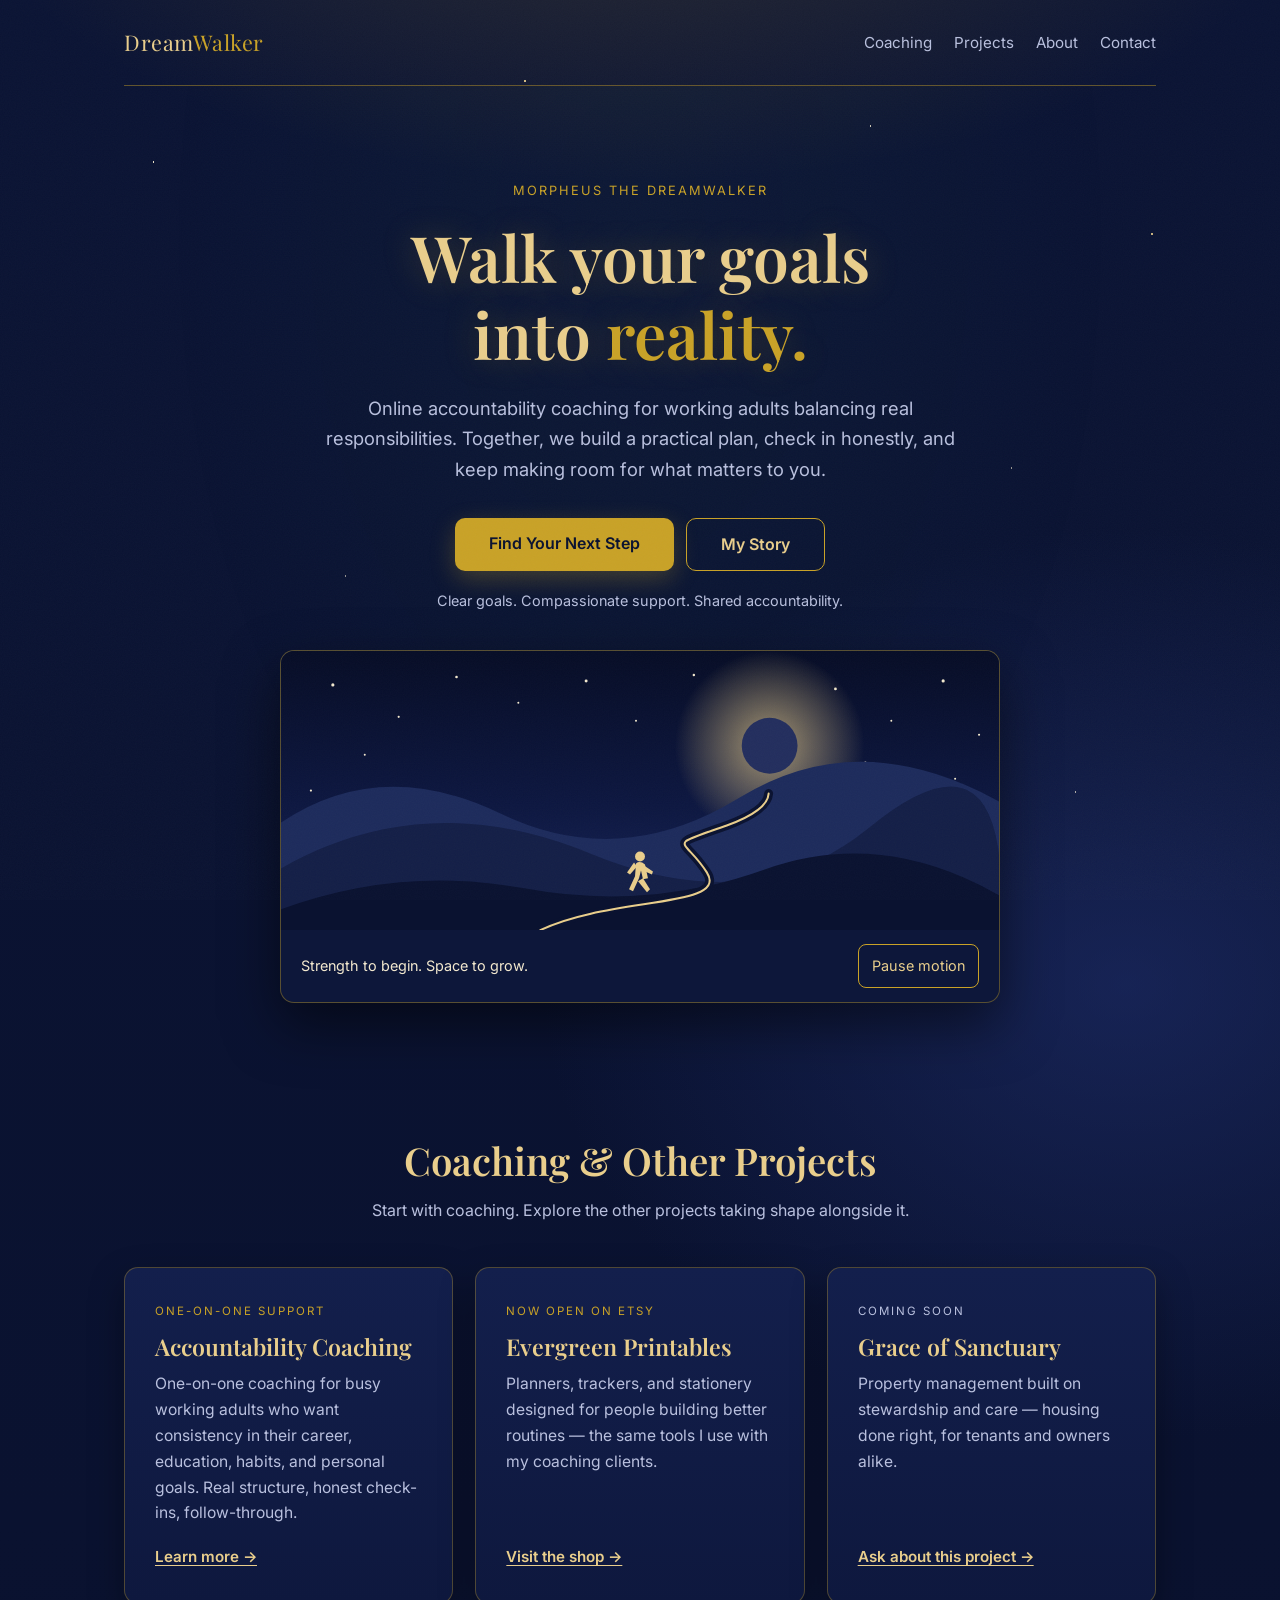
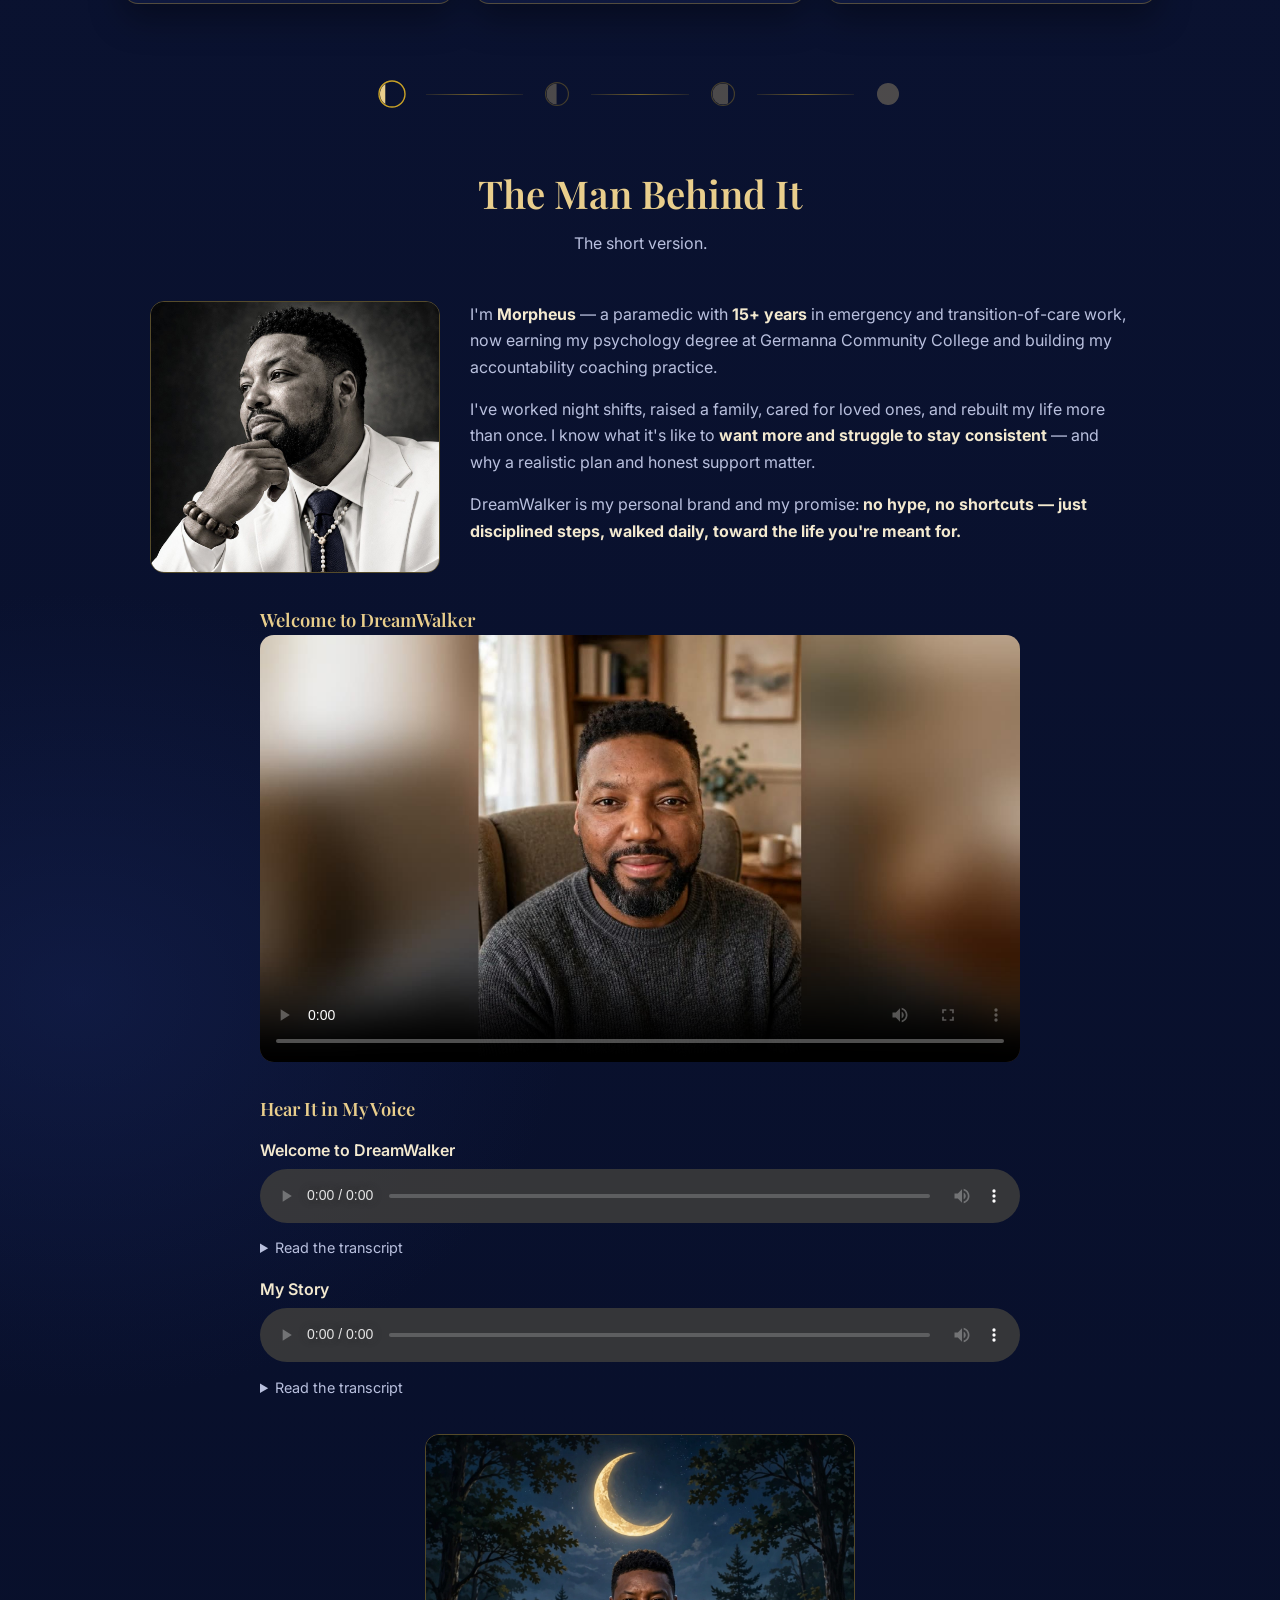
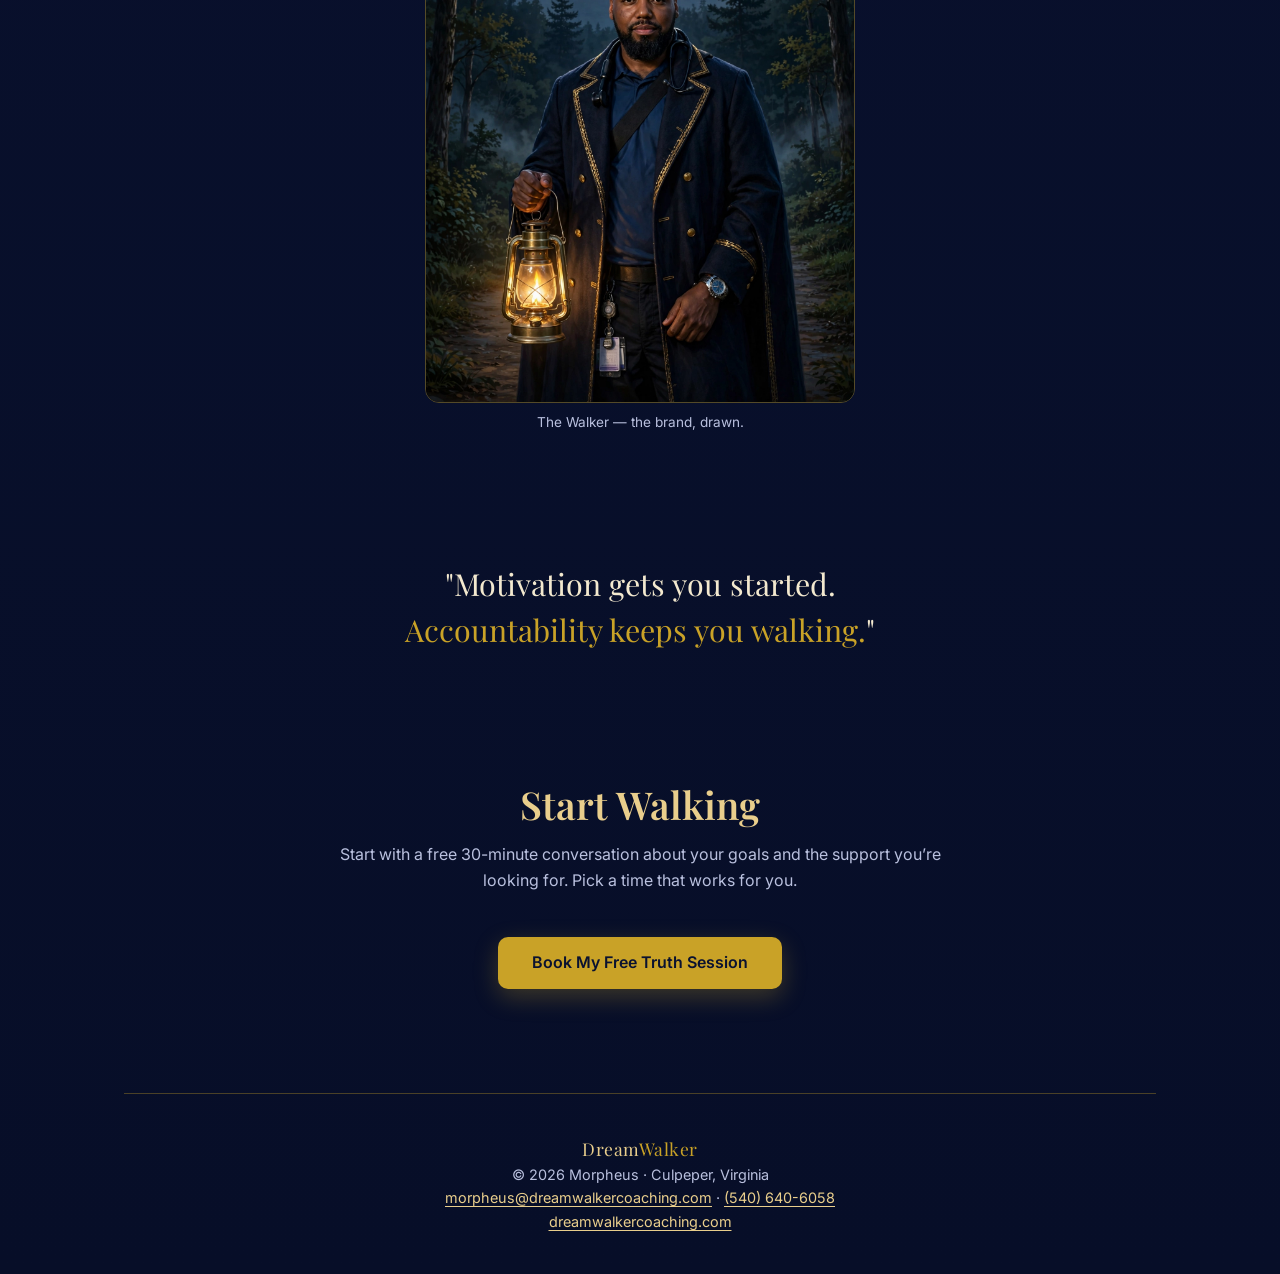
==== commit 91fc0906: "Add welcome video player to homepage" ====
--- a/index.html
+++ b/index.html
@@ -121,6 +121,10 @@
         </div>
       </div>
       <div class="voice">
+        <h3>Welcome to DreamWalker</h3>
+        <video class="welcome-video" controls playsinline preload="metadata" poster="assets/video/welcome-poster.jpg" src="assets/video/welcome-montage.mp4" aria-label="A visual welcome to DreamWalker Coaching"></video>
+      </div>
+      <div class="voice">
         <h3>Hear It in My Voice</h3>
         <div class="voice-item">
           <span class="voice-label">Welcome to DreamWalker</span>
